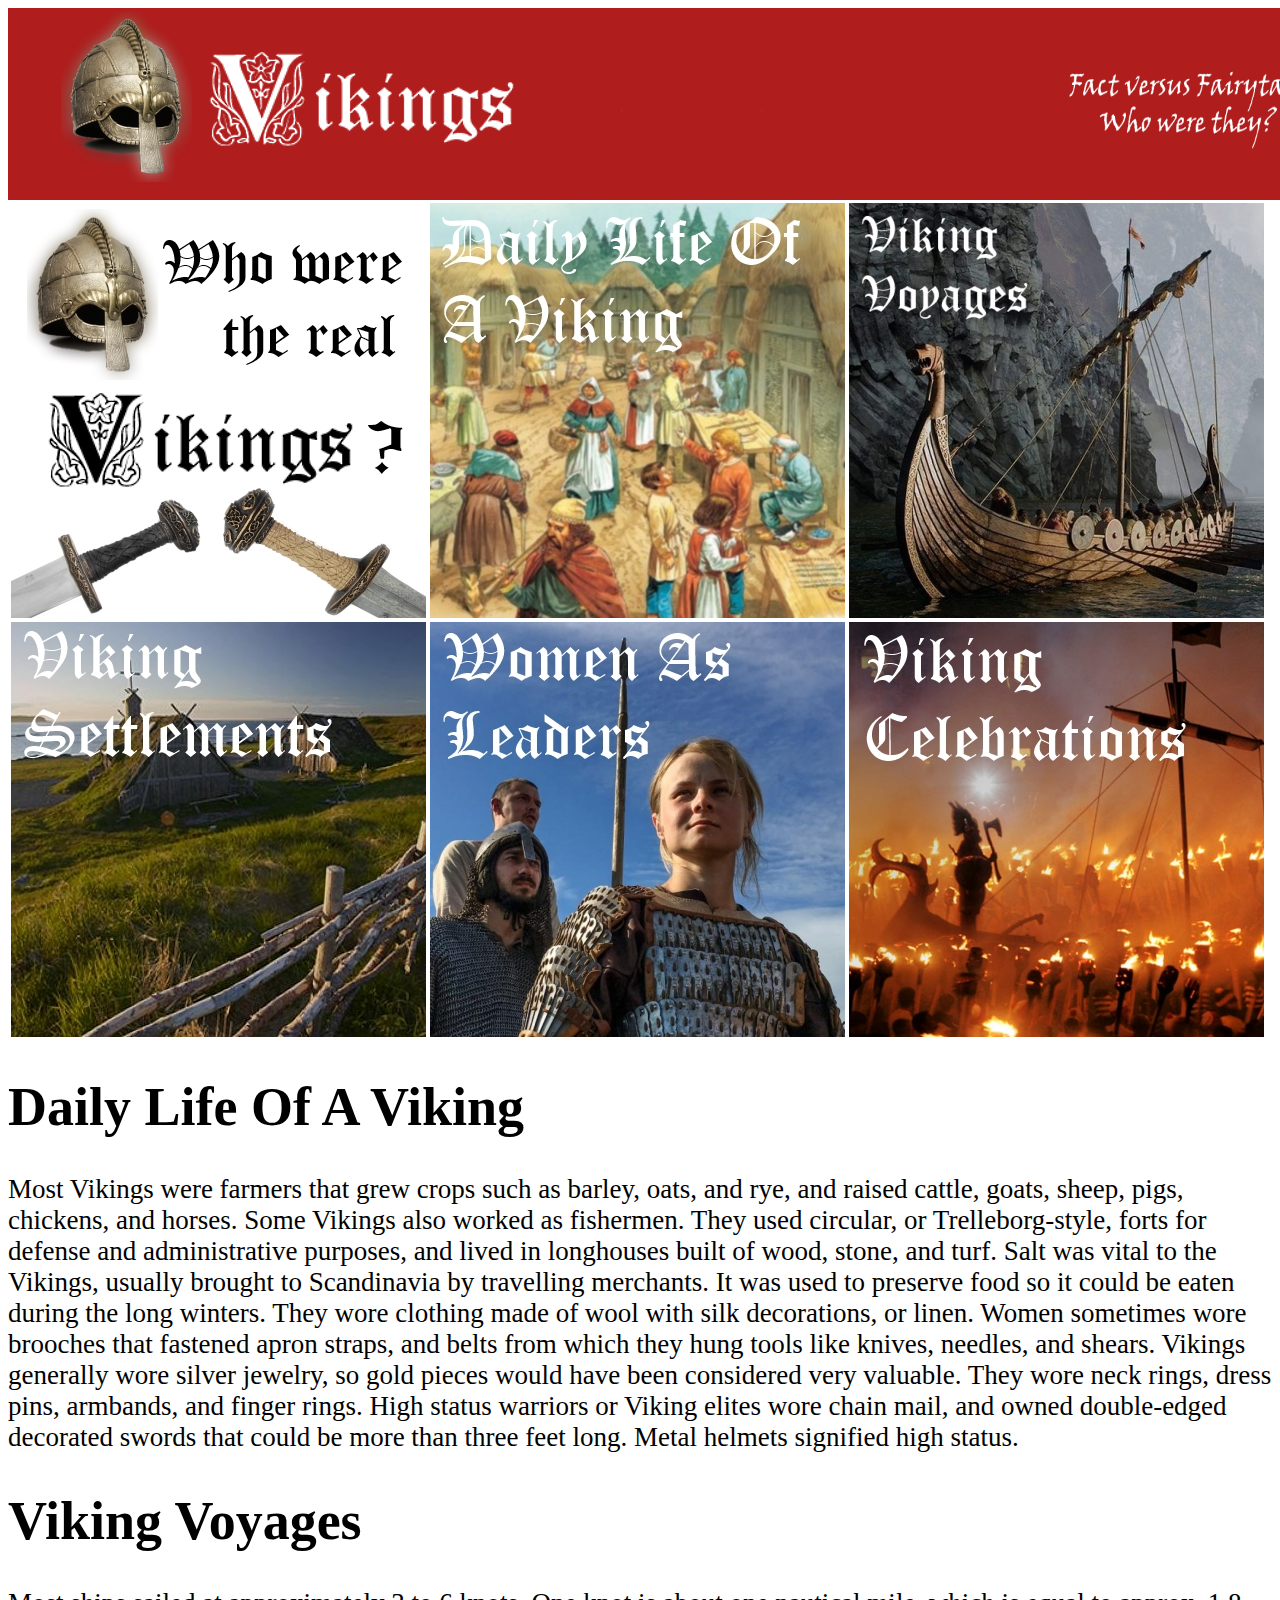
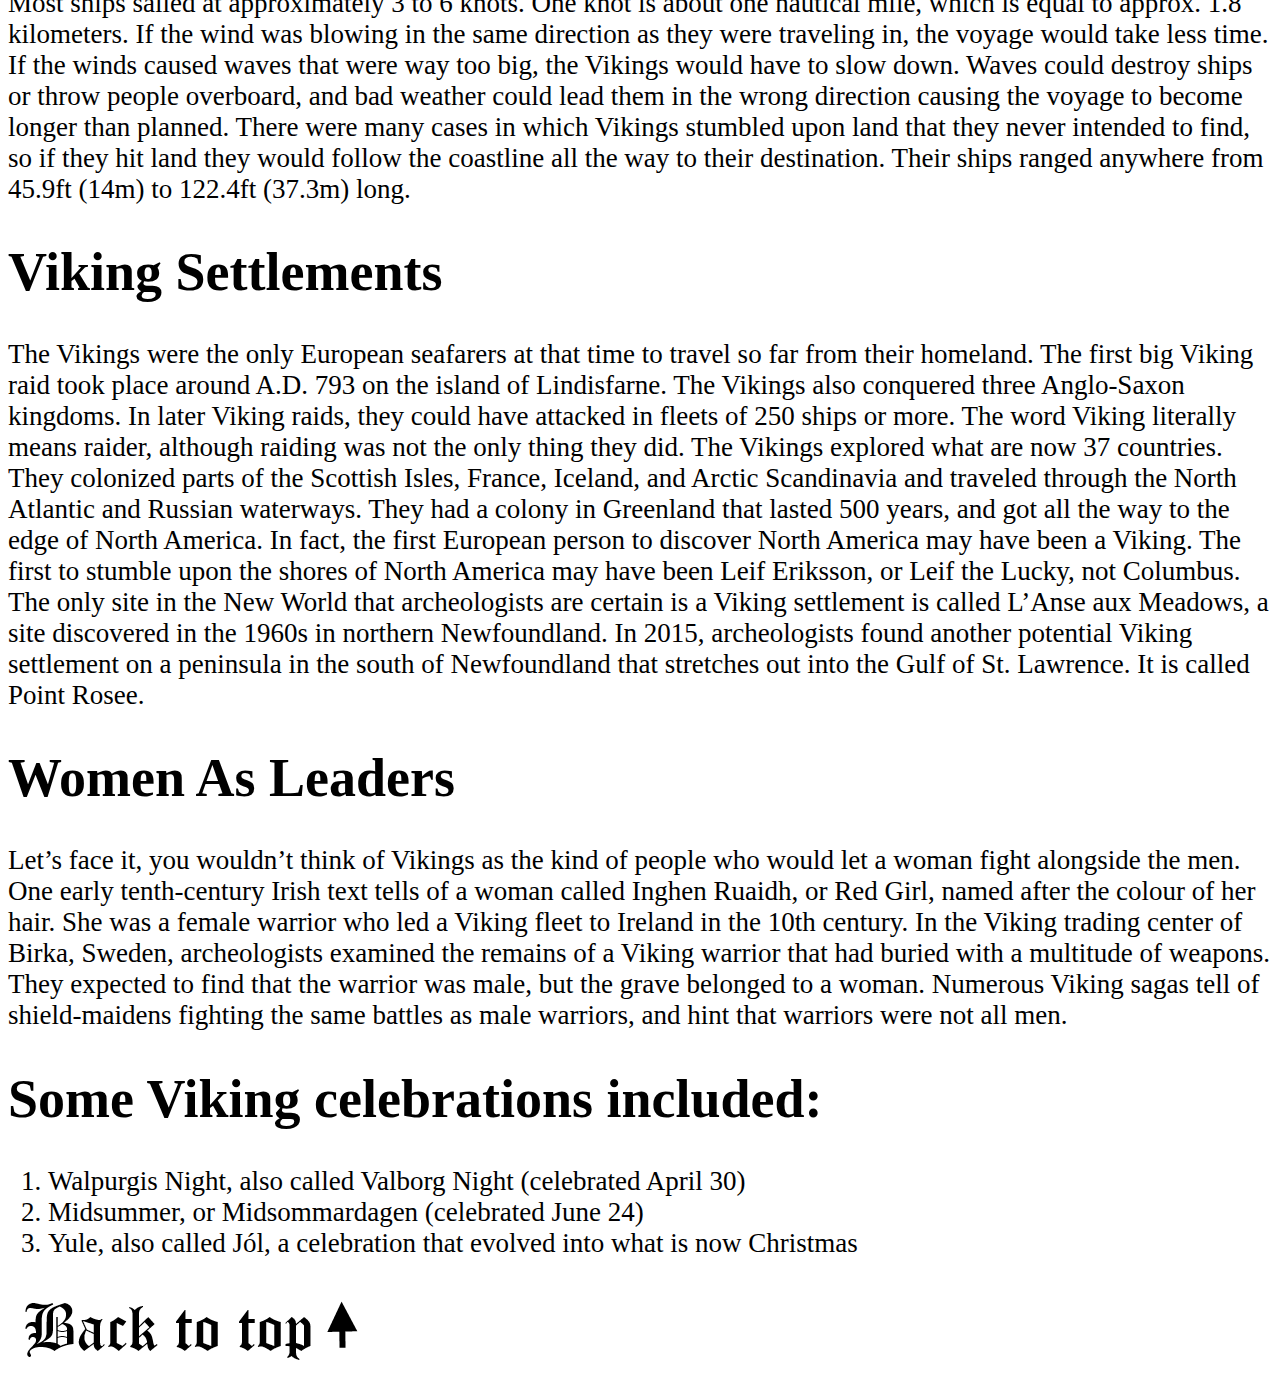
==== index.html @ e819e6d0 "Add files via upload" ====
<!doctype>

<html>
	<head>
		<title>Vikings: Fact versus Fairytale</title>
		<meta charset="UTF-8"/>
		<link rel="stylesheet" type="text/css" href="project.css"/>
		<link rel="shortcut icon" type="image/x-icon" href="favicon.png"/>
	</head>
	<body>
		<div id="header">
			<table>
				<tr>
					<td id="logo">
						<img src="header.png" alt="page logo"/>
					</td>
				</tr>
			</table>
		</div>
		<table>
			<tr>
				<td>
					<img alt="Who were the real Vikings?" src="whowerethey.jpg"/>
				</td>
				<td>
					<a href="#dailylife"><img alt="Daily Life Of A Viking" src="dailylifeofaviking.jpg"/></a>
				</td>
				<td>
					<a href="#voyages"><img alt="Viking Voyages" src="vikingvoyages.jpg"/></a>
				</td>				
			</tr>
			<tr>
				<td>
					<a href="#settlements"><img alt="Viking Settlements" src="vikingsettlements.jpg"/></a>
				</td>
				<td>
					<a href="#womenleaders"><img alt="Women As Leaders" src="womenasleaders.jpg"/></a>
				</td>
				<td>
					<a href="#celebrate"><img alt="Viking Celebrations" src="vikingcelebrations.jpg"/></a>
				</td>
			</tr>
		</table>
		<h1 id="dailylife">Daily Life Of A Viking</h1>
		<p>Most Vikings were farmers that grew crops such as barley, oats, and rye, and 
		raised cattle, goats, sheep, pigs, chickens, and horses. Some Vikings also worked 
		as fishermen. They used circular, or Trelleborg-style, forts for defense and 
		administrative purposes, and lived in longhouses built of wood, stone, and turf. 
		Salt was vital to the Vikings, usually brought to Scandinavia by travelling 
		merchants. It was used to preserve food so it could be eaten during the long 
		winters. They wore clothing made of wool with silk decorations, or linen. Women 
		sometimes wore brooches that fastened apron straps, and belts from which they 
		hung tools like knives, needles, and shears. Vikings generally wore silver 
		jewelry, so gold pieces would have been considered very valuable. They wore 
		neck rings, dress pins, armbands, and finger rings. High status warriors or 
		Viking elites wore chain mail, and owned double-edged decorated swords that 
		could be more than three feet long. Metal helmets signified high status.</p>
		
		<h1 id="voyages">Viking Voyages</h1>
		<p>Most ships sailed at approximately 3 to 6 knots. One knot is about one nautical 
		mile, which is equal to approx. 1.8 kilometers. If the wind was blowing in the 
		same direction as they were traveling in, the voyage would take less time. If 
		the winds caused waves that were way too big, the Vikings would have to slow 
		down. Waves could destroy ships or throw people overboard, and bad weather 
		could lead them in the wrong direction causing the voyage to become longer 
		than planned. There were many cases in which Vikings stumbled upon land that 
		they never intended to find, so if they hit land they would follow the coastline 
		all the way to their destination. Their ships ranged anywhere from 45.9ft (14m) 
		to 122.4ft (37.3m) long.</p>
	
		<h1 id="settlements">Viking Settlements</h1>
		<p>The Vikings were the only European seafarers at that time to travel so far 
		from their homeland. The first big Viking raid took place around A.D. 793 on 
		the island of Lindisfarne. The Vikings also conquered three Anglo-Saxon kingdoms. 
		In later Viking raids, they could have attacked in fleets of 250 ships or more. 
		The word Viking literally means raider, although raiding was not the only thing 
		they did. The Vikings explored what are now 37 countries. They colonized parts 
		of the Scottish Isles, France, Iceland, and Arctic Scandinavia and traveled 
		through the North Atlantic and Russian waterways. They had a colony in Greenland 
		that lasted 500 years, and got all the way to the edge of North America. In fact, 
		the first European person to discover North America may have been a Viking. The 
		first to stumble upon the shores of North America may have been Leif Eriksson, 
		or Leif the Lucky, not Columbus. The only site in the New World that archeologists 
		are certain is a Viking settlement is called L’Anse aux Meadows, a site discovered 
		in the 1960s in northern Newfoundland. In 2015, archeologists found another 
		potential Viking settlement on a peninsula in the south of Newfoundland 
		that stretches out into the Gulf of St. Lawrence. It is called Point Rosee.</p>
		
		<h1 id="womenleaders">Women As Leaders</h1>
		<p>Let&rsquo;s face it, you wouldn’t think of Vikings as the kind of people who would 
		let a woman fight alongside the men. One early tenth-century Irish text tells 
		of a woman called Inghen Ruaidh, or Red Girl, named after the colour of her 
		hair. She was a female warrior who led a Viking fleet to Ireland in the 10th 
		century. In the Viking trading center of Birka, Sweden, archeologists examined 
		the remains of a Viking warrior that had buried with a multitude of weapons. 
		They expected to find that the warrior was male, but the grave belonged to a 
		woman. Numerous Viking sagas tell of shield-maidens fighting the same battles 
		as male warriors, and hint that warriors were not all men.</p>
		
		<h1 id="celebrate">Some Viking celebrations included:</h1>
		<ol>
			<li>Walpurgis Night, also called Valborg Night (celebrated April 30)</li>
			<li>Midsummer, or Midsommardagen (celebrated June 24)</li>
			<li>Yule, also called J&oacute;l, a celebration that evolved into what is now Christmas</li>
		</ol>
		
		<a href="#header"><img alt="back to top" src="backtotop.png"/></a>
	</body>
</html>
---- project.css ----
﻿#header{
	font-family: "High Tower Text", "Arial Narrow", serif;
	font-weight: bolder;
	width: 99%;
	background-color: #AF1D1D;
	font-size: 17pt;
	padding-left: 50px;
}
body{
	align: center;
	font-family: "High Tower Text", "Arial Narrow", serif;
	font-size: 27px;
}
#logo{
	width: 99%;
}
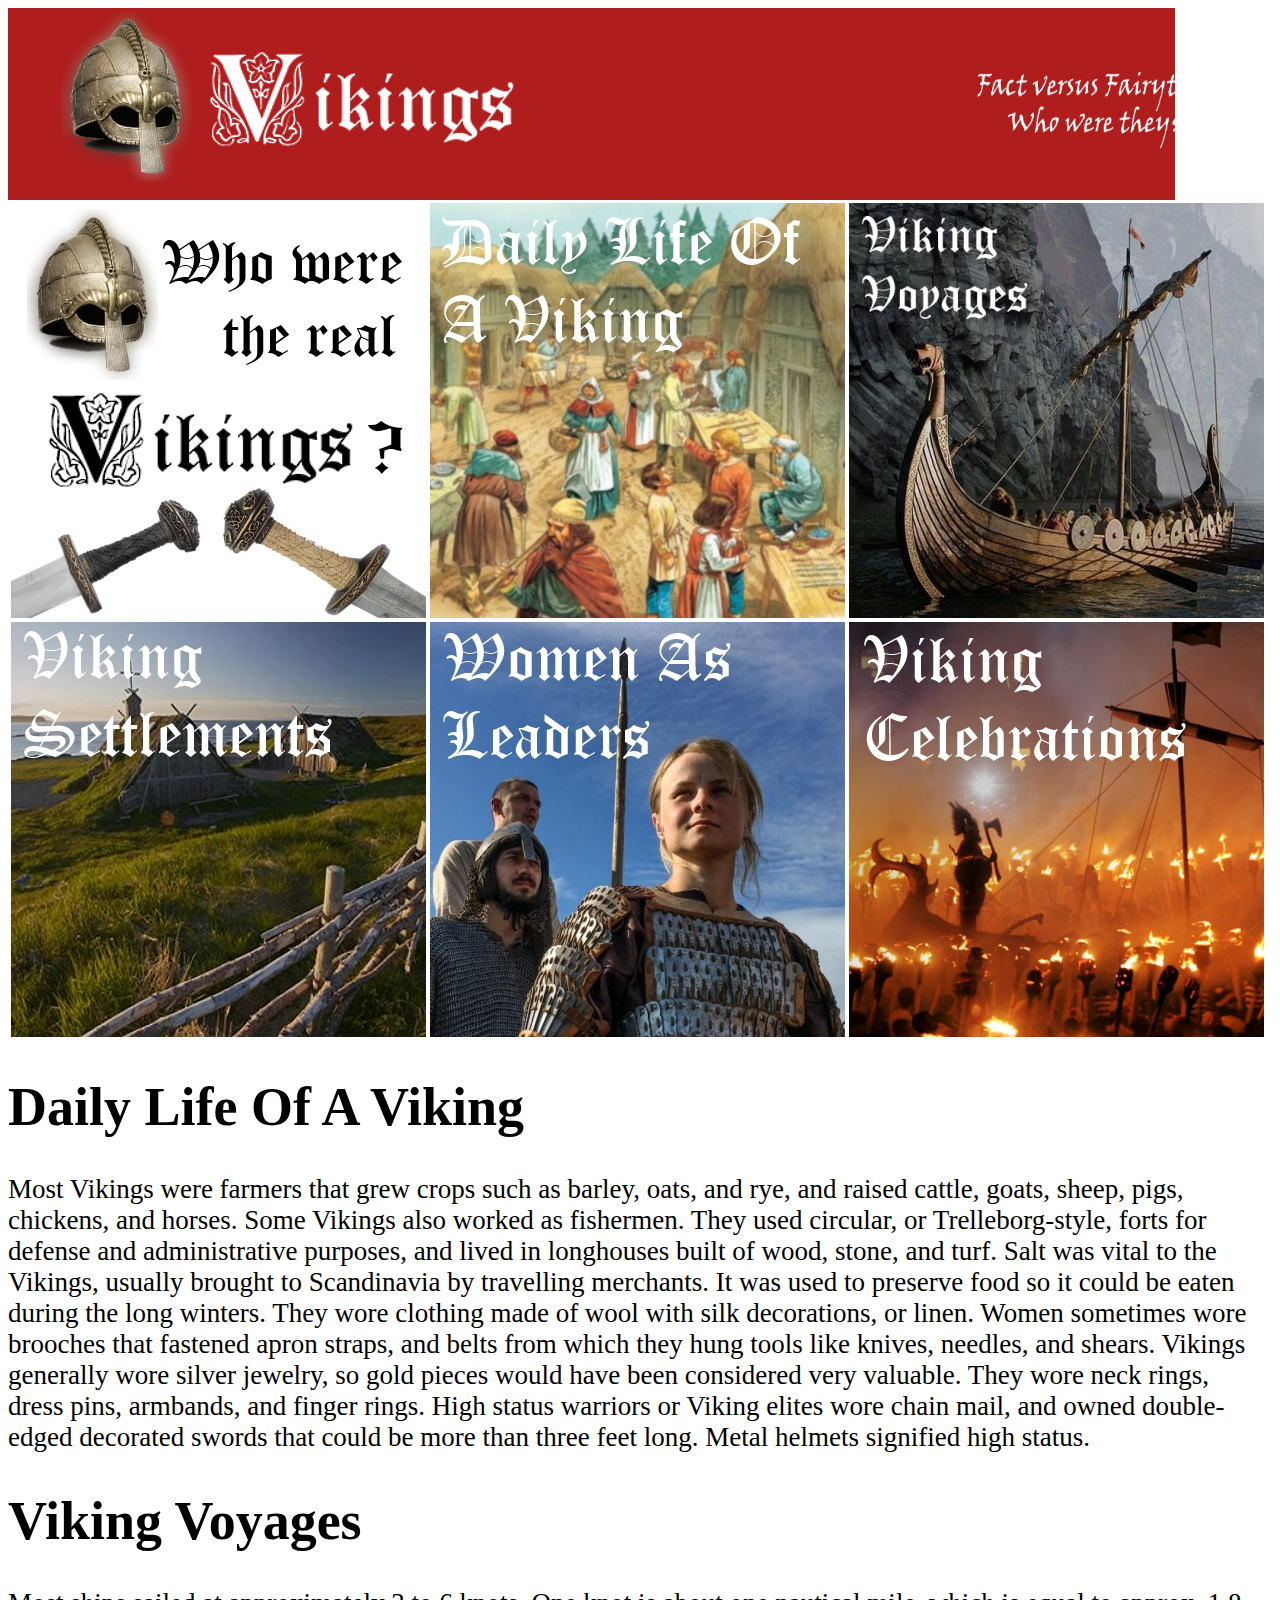
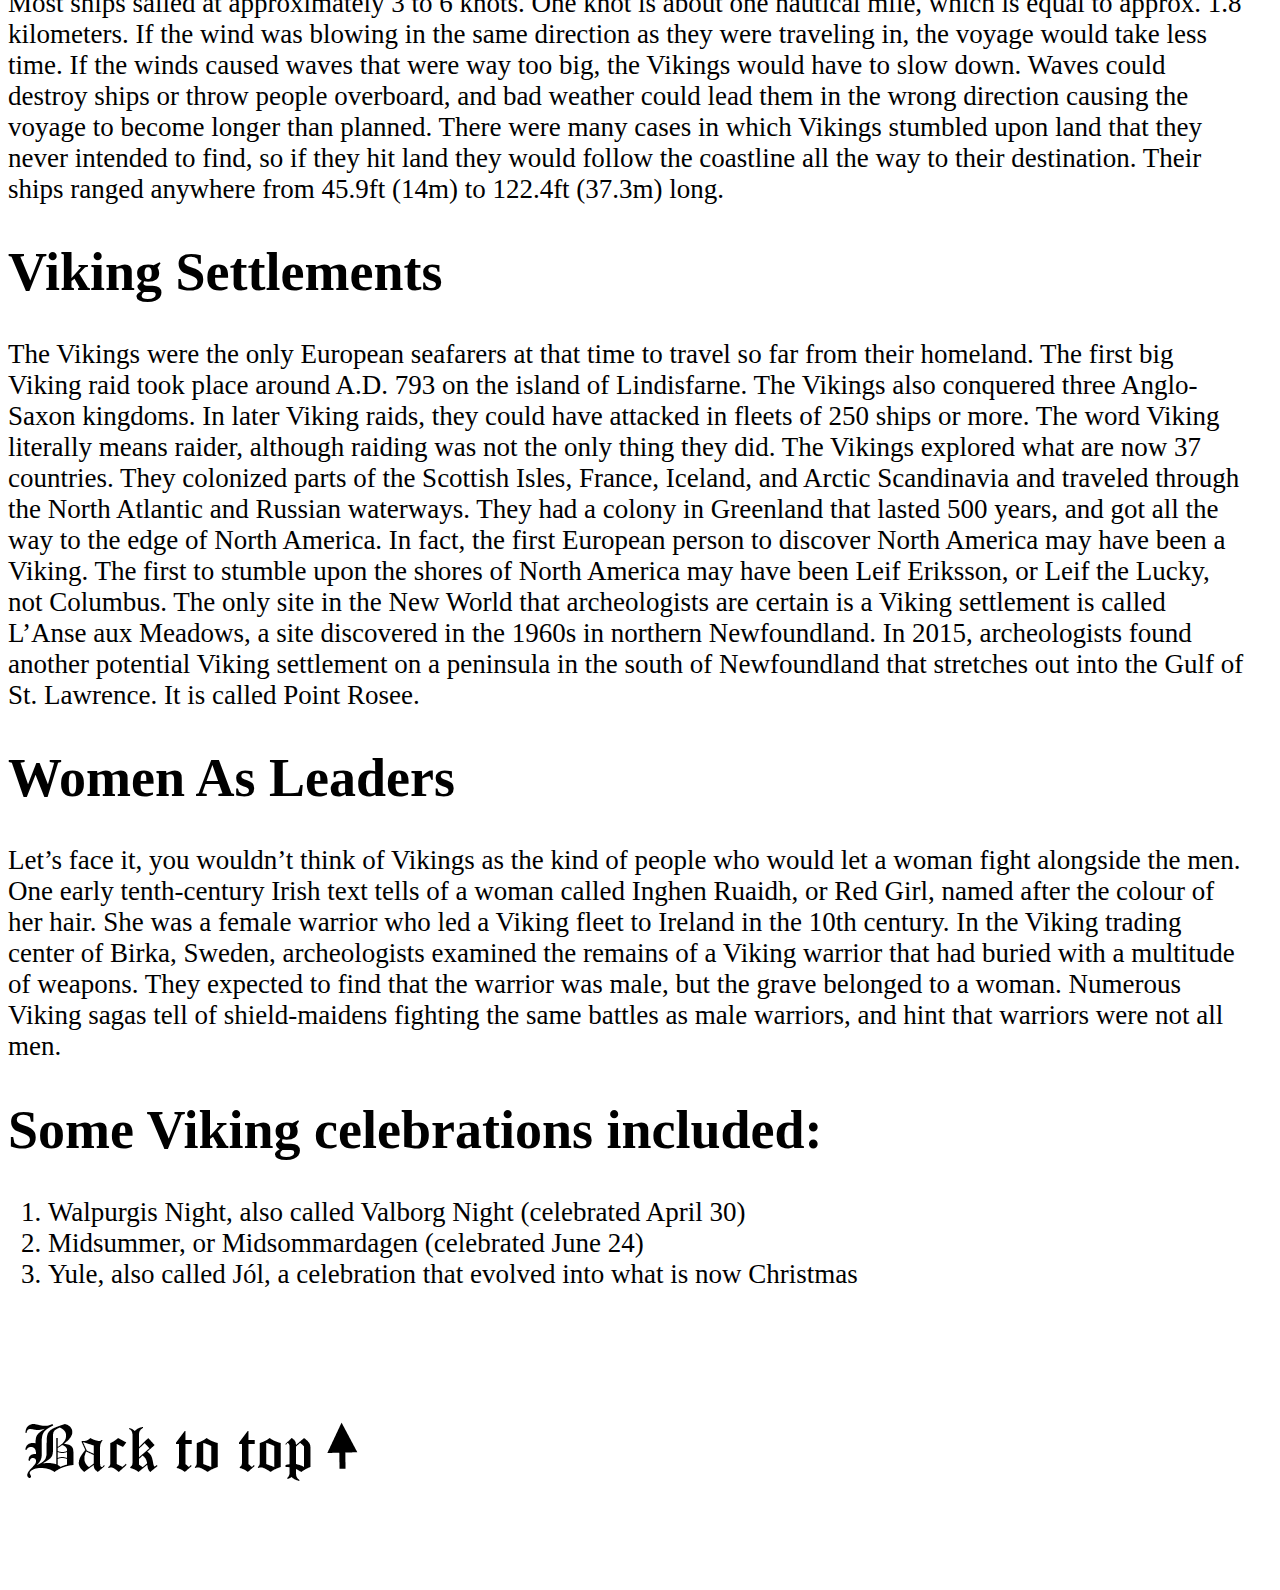
==== commit 17845481: "Add files via upload" ====
--- a/index.html
+++ b/index.html
@@ -104,6 +104,6 @@
 			<li>Yule, also called J&oacute;l, a celebration that evolved into what is now Christmas</li>
 		</ol>
 		
-		<a href="#header"><img alt="back to top" src="backtotop.png"/></a>
+		<a href="#header"><img id="jump" alt="back to top" src="backtotop.png"/></a>
 	</body>
 </html>
--- a/project.css
+++ b/project.css
@@ -1,16 +1,20 @@
-﻿#header{
+﻿html {
+	overflow-x: hidden;
+}
+#header{
 	font-family: "High Tower Text", "Arial Narrow", serif;
 	font-weight: bolder;
-	width: 99%;
+	width: 90%;
 	background-color: #AF1D1D;
 	font-size: 17pt;
 	padding-left: 50px;
 }
 body{
-	align: center;
 	font-family: "High Tower Text", "Arial Narrow", serif;
 	font-size: 27px;
+	width: 97%;
 }
-#logo{
-	width: 99%;
+#jump{
+	padding-top: 90px;
+	padding-bottom: 90px;
 }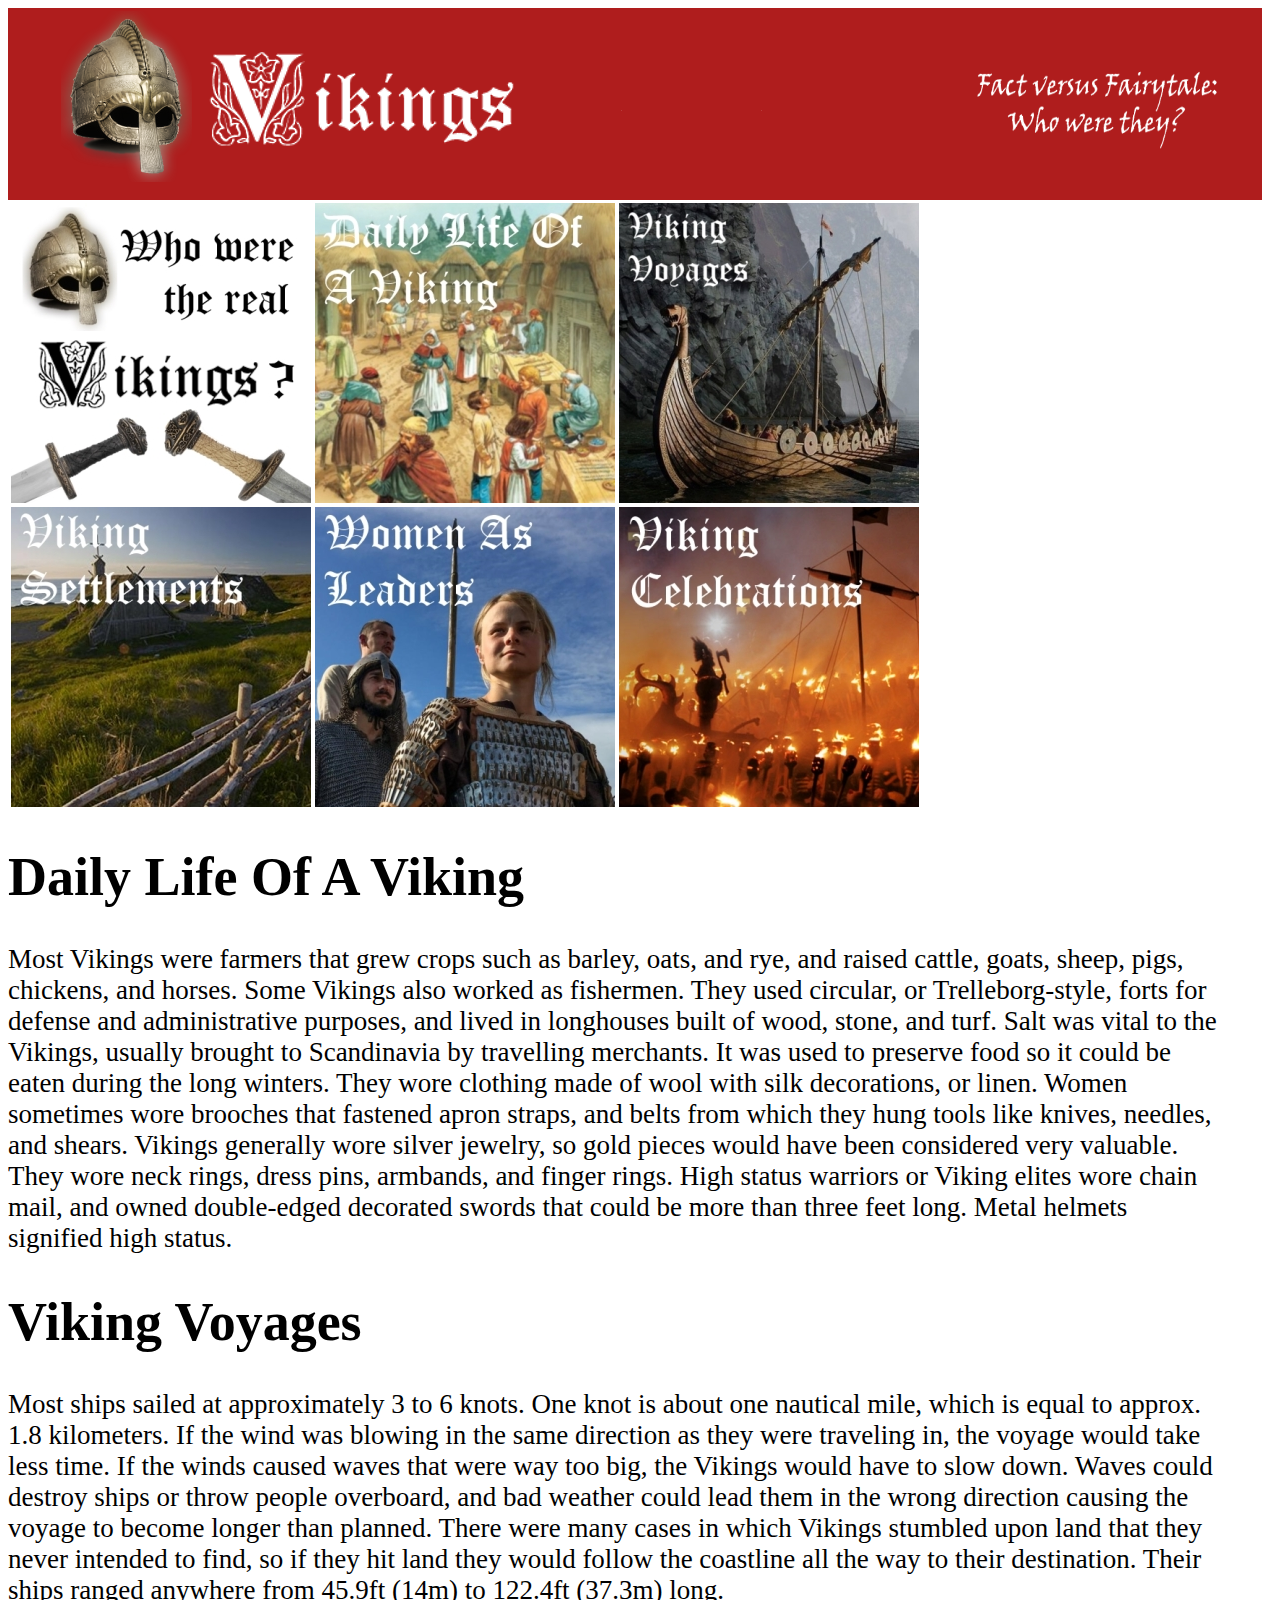
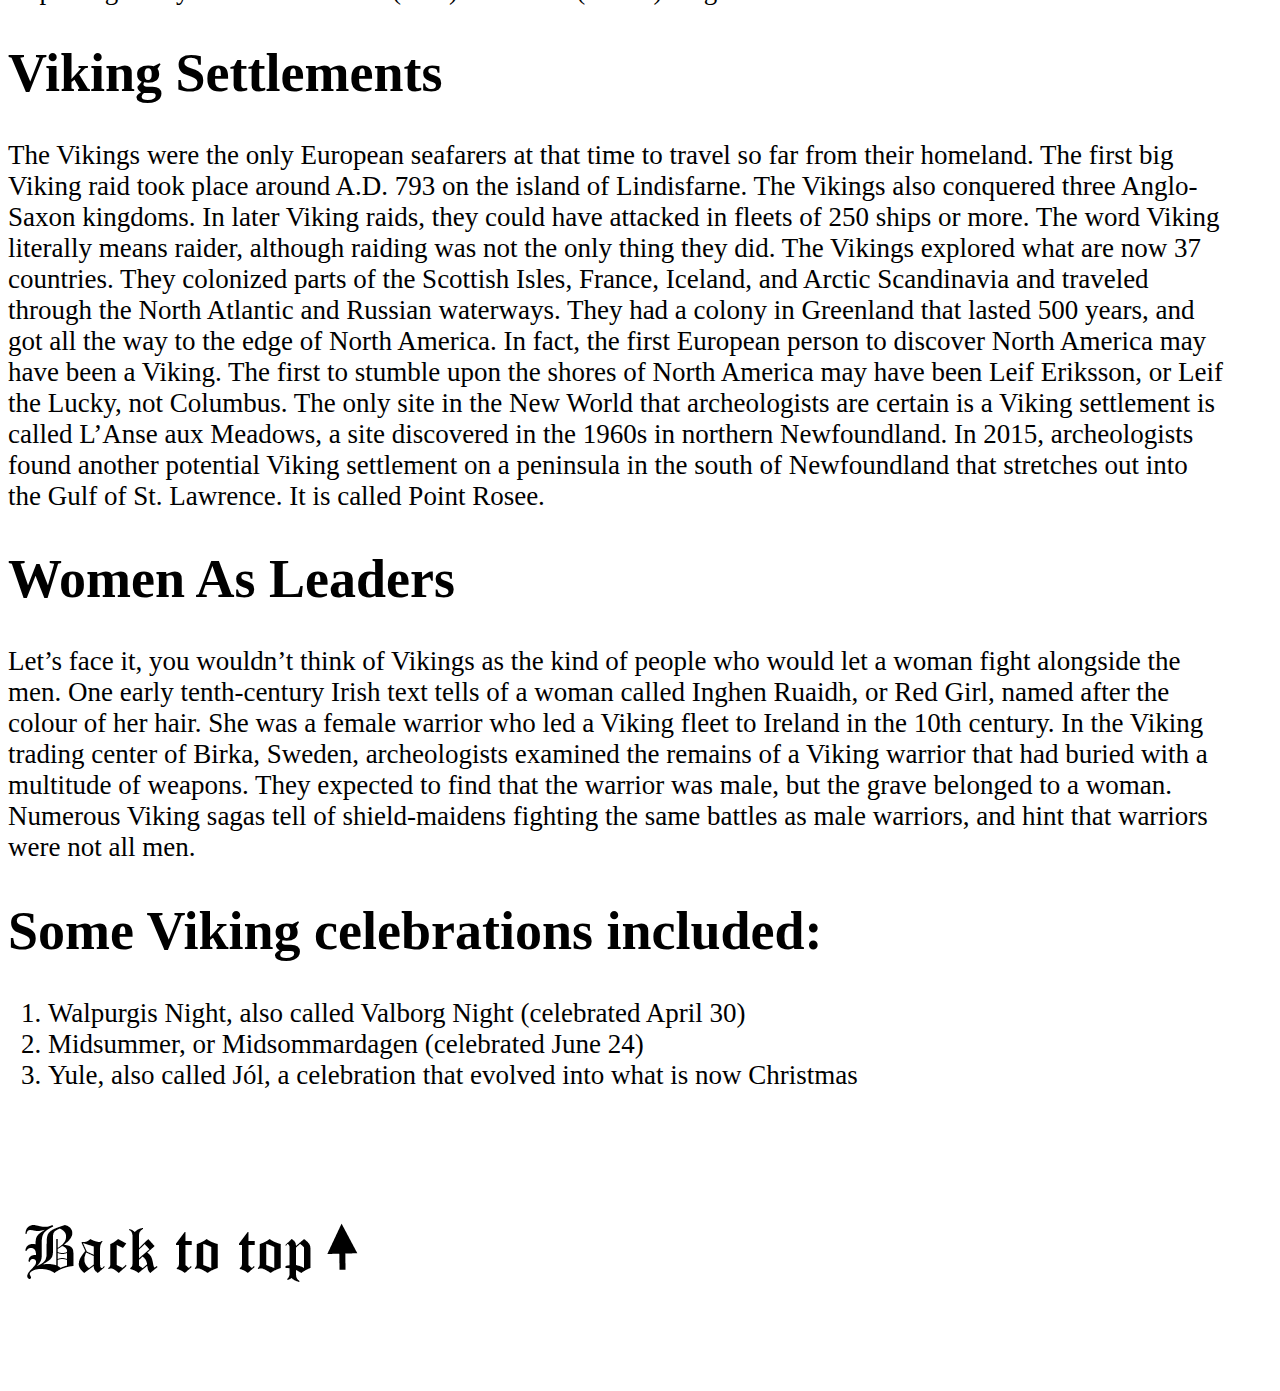
==== commit 7e004033: "Add files via upload" ====
--- a/index.html
+++ b/index.html
@@ -20,24 +20,24 @@
 		<table>
 			<tr>
 				<td>
-					<img alt="Who were the real Vikings?" src="whowerethey.jpg"/>
+					<img class="thumbnails" alt="Who were the real Vikings?" src="whowerethey.jpg"/>
 				</td>
 				<td>
-					<a href="#dailylife"><img alt="Daily Life Of A Viking" src="dailylifeofaviking.jpg"/></a>
+					<a class="thumbnails" href="#dailylife"><img alt="Daily Life Of A Viking" src="dailylifeofaviking.jpg"/></a>
 				</td>
 				<td>
-					<a href="#voyages"><img alt="Viking Voyages" src="vikingvoyages.jpg"/></a>
+					<a class="thumbnails" href="#voyages"><img alt="Viking Voyages" src="vikingvoyages.jpg"/></a>
 				</td>				
 			</tr>
 			<tr>
 				<td>
-					<a href="#settlements"><img alt="Viking Settlements" src="vikingsettlements.jpg"/></a>
+					<a class="thumbnails" href="#settlements"><img alt="Viking Settlements" src="vikingsettlements.jpg"/></a>
 				</td>
 				<td>
-					<a href="#womenleaders"><img alt="Women As Leaders" src="womenasleaders.jpg"/></a>
+					<a class="thumbnails" href="#womenleaders"><img alt="Women As Leaders" src="womenasleaders.jpg"/></a>
 				</td>
 				<td>
-					<a href="#celebrate"><img alt="Viking Celebrations" src="vikingcelebrations.jpg"/></a>
+					<a class="thumbnails" href="#celebrate"><img alt="Viking Celebrations" src="vikingcelebrations.jpg"/></a>
 				</td>
 			</tr>
 		</table>
--- a/project.css
+++ b/project.css
@@ -1,10 +1,10 @@
-﻿html {
+﻿/*html {
 	overflow-x: hidden;
-}
+}*/
 #header{
 	font-family: "High Tower Text", "Arial Narrow", serif;
 	font-weight: bolder;
-	width: 90%;
+	width: 99%;
 	background-color: #AF1D1D;
 	font-size: 17pt;
 	padding-left: 50px;
@@ -12,7 +12,7 @@
 body{
 	font-family: "High Tower Text", "Arial Narrow", serif;
 	font-size: 27px;
-	width: 97%;
+	width: 95%;
 }
 #jump{
 	padding-top: 90px;
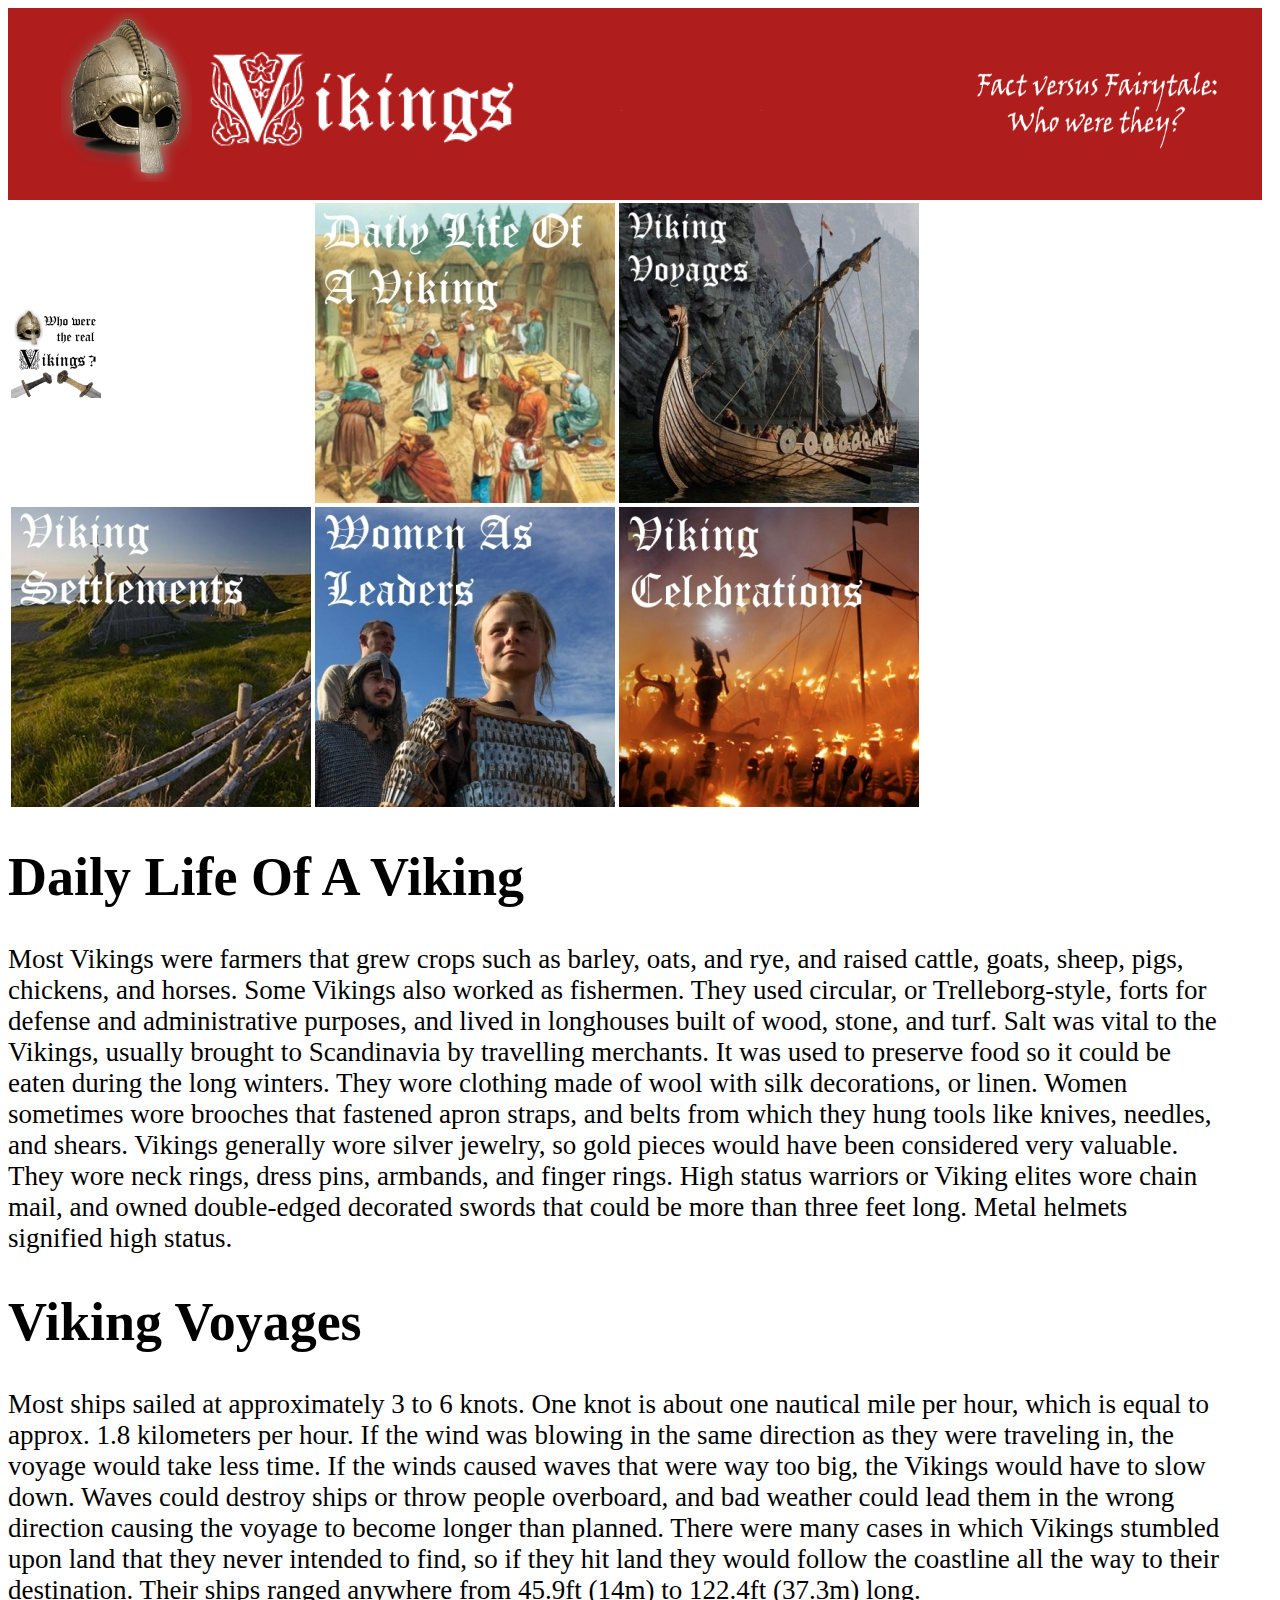
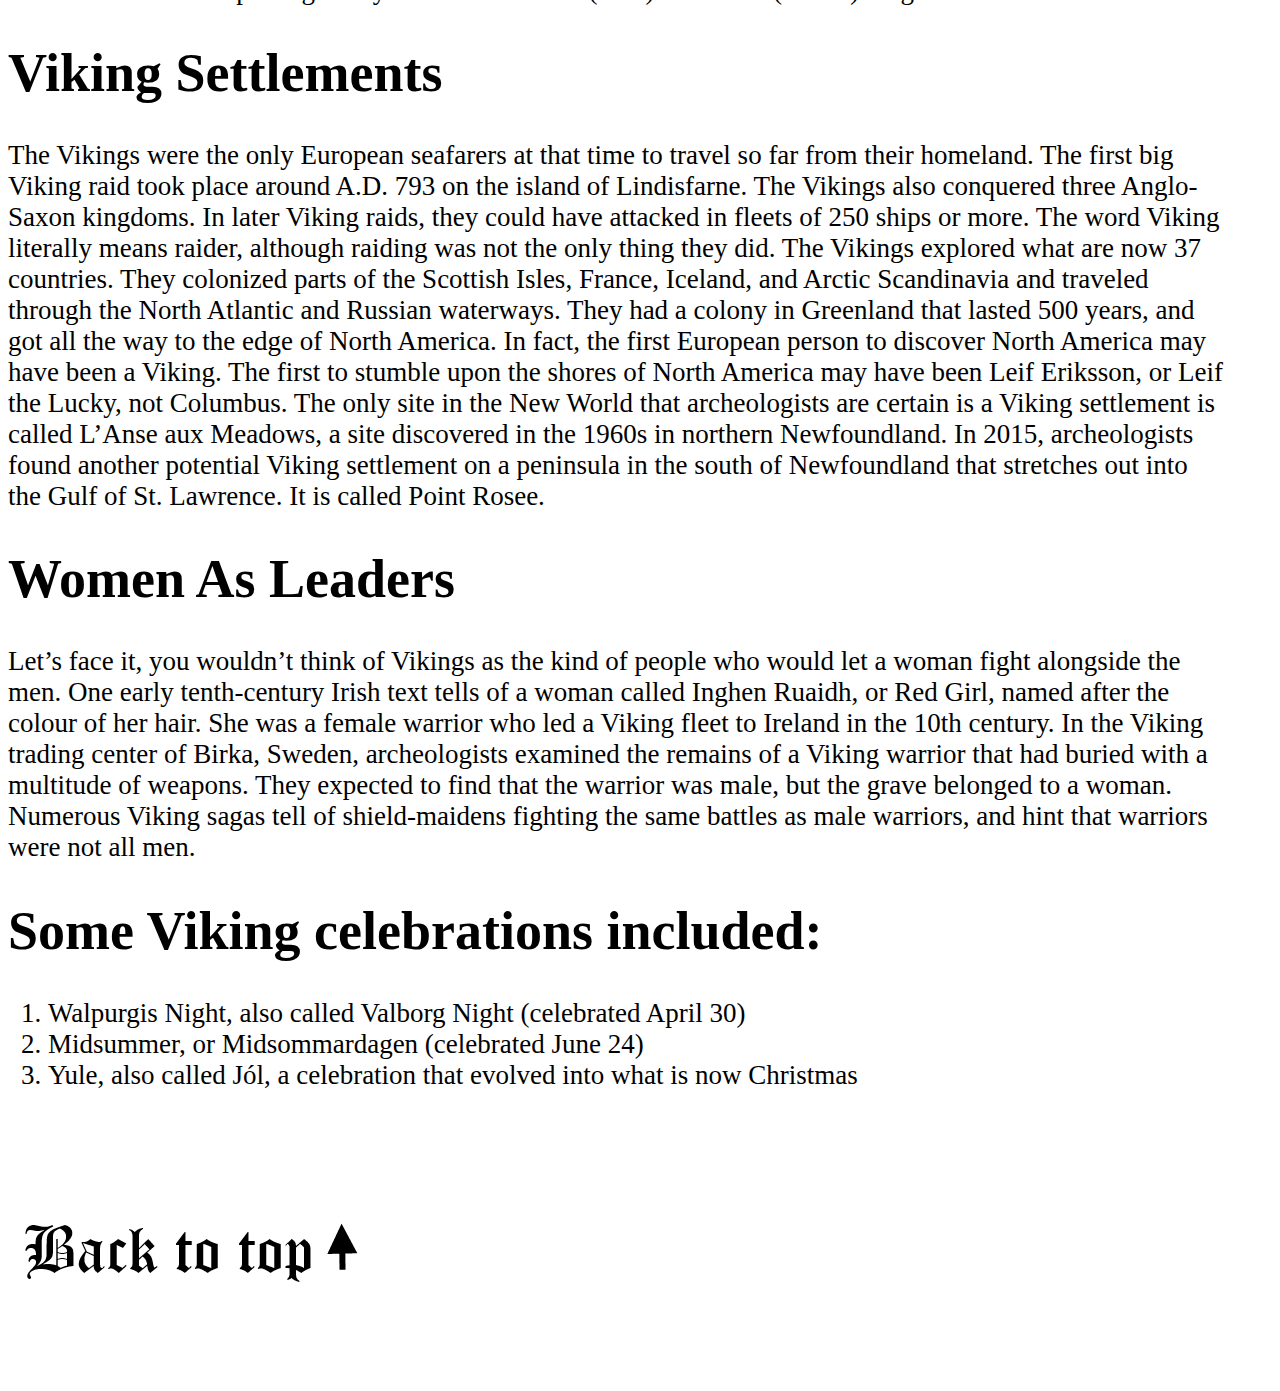
==== commit 55d9b0c6: "Update index.html" ====
--- a/index.html
+++ b/index.html
@@ -58,15 +58,15 @@
 		
 		<h1 id="voyages">Viking Voyages</h1>
 		<p>Most ships sailed at approximately 3 to 6 knots. One knot is about one nautical 
-		mile, which is equal to approx. 1.8 kilometers. If the wind was blowing in the 
-		same direction as they were traveling in, the voyage would take less time. If 
-		the winds caused waves that were way too big, the Vikings would have to slow 
-		down. Waves could destroy ships or throw people overboard, and bad weather 
-		could lead them in the wrong direction causing the voyage to become longer 
-		than planned. There were many cases in which Vikings stumbled upon land that 
-		they never intended to find, so if they hit land they would follow the coastline 
-		all the way to their destination. Their ships ranged anywhere from 45.9ft (14m) 
-		to 122.4ft (37.3m) long.</p>
+		mile per hour, which is equal to approx. 1.8 kilometers per hour. If the wind 
+		was blowing in the same direction as they were traveling in, the voyage would 
+		take less time. If the winds caused waves that were way too big, the Vikings 
+		would have to slow down. Waves could destroy ships or throw people overboard, 
+		and bad weather could lead them in the wrong direction causing the voyage to 
+		become longer than planned. There were many cases in which Vikings stumbled upon 
+		land that they never intended to find, so if they hit land they would follow the 
+		coastline all the way to their destination. Their ships ranged anywhere from 
+		45.9ft (14m) to 122.4ft (37.3m) long.</p>
 	
 		<h1 id="settlements">Viking Settlements</h1>
 		<p>The Vikings were the only European seafarers at that time to travel so far 
--- a/project.css
+++ b/project.css
@@ -1,7 +1,4 @@
-﻿/*html {
-	overflow-x: hidden;
-}*/
-#header{
+﻿#header{
 	font-family: "High Tower Text", "Arial Narrow", serif;
 	font-weight: bolder;
 	width: 99%;
@@ -17,4 +14,7 @@
 #jump{
 	padding-top: 90px;
 	padding-bottom: 90px;
+}
+.thumbnails{
+	width: 30%;
 }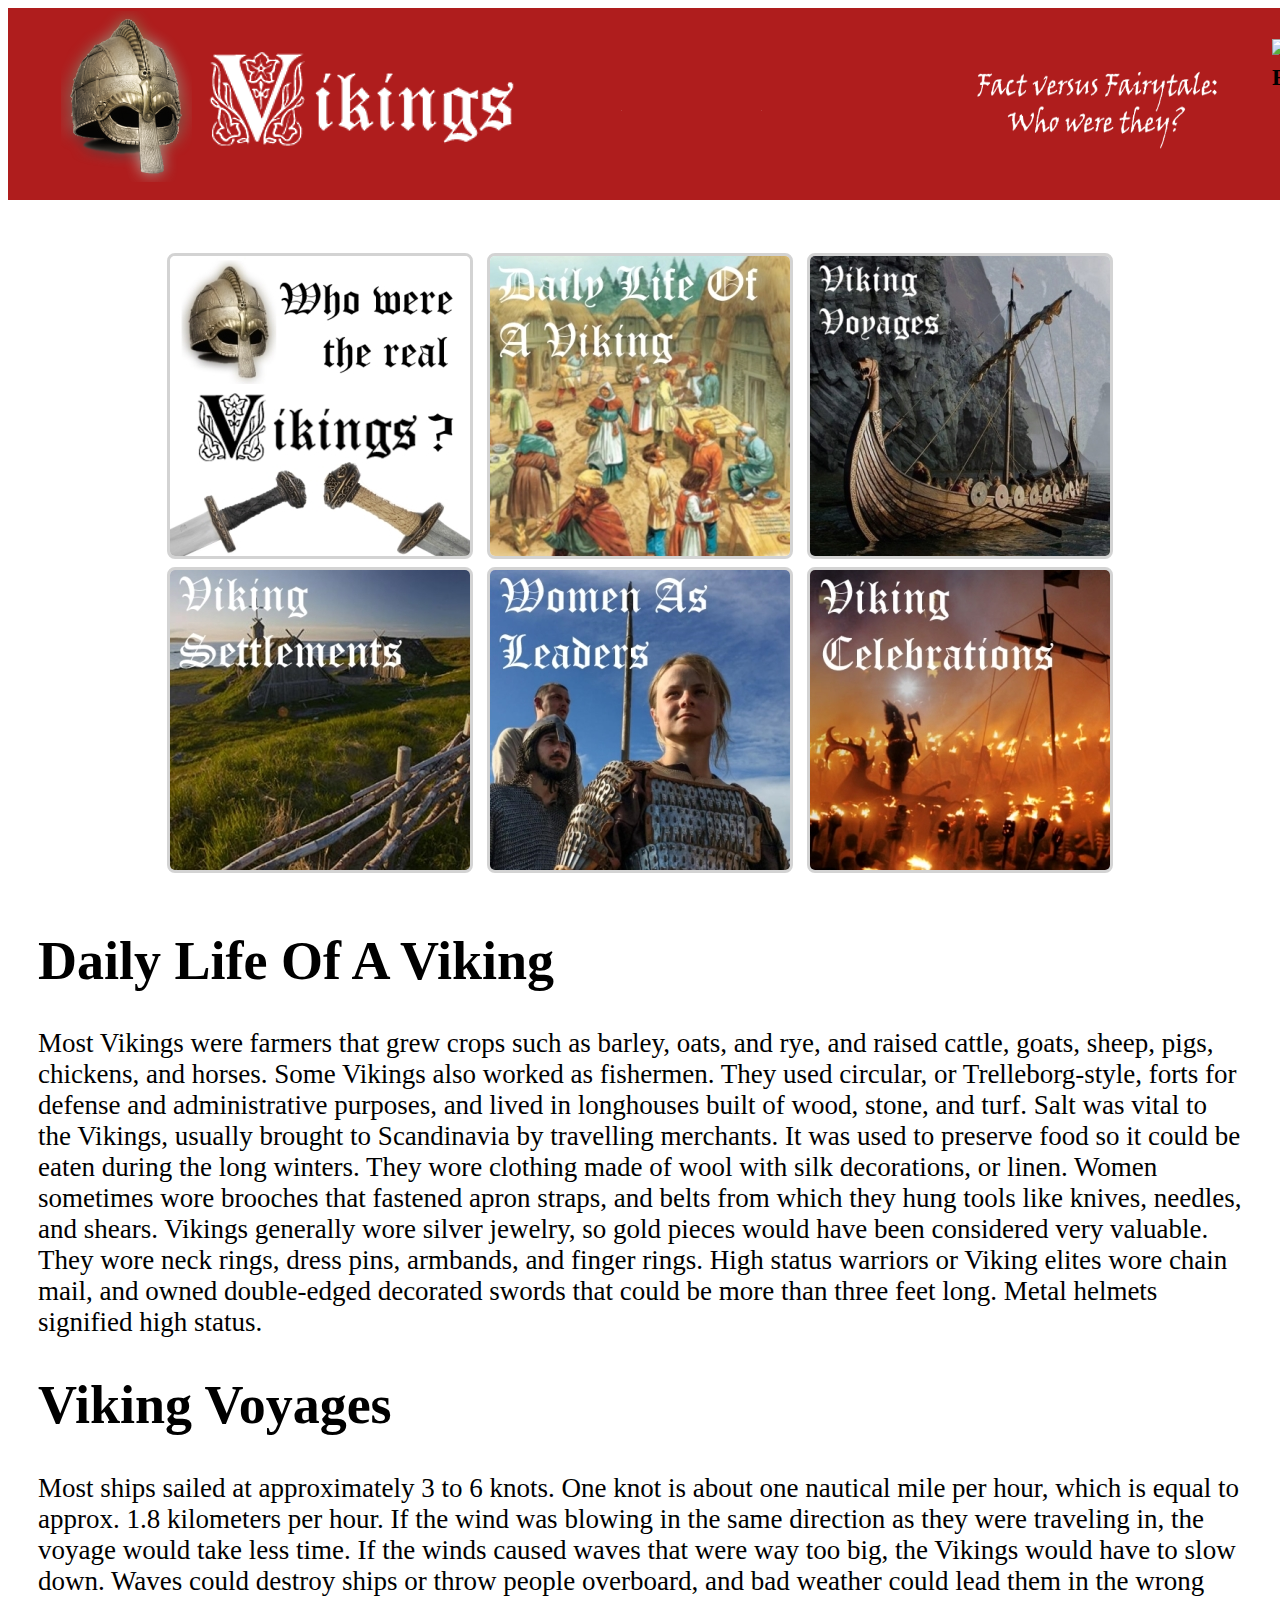
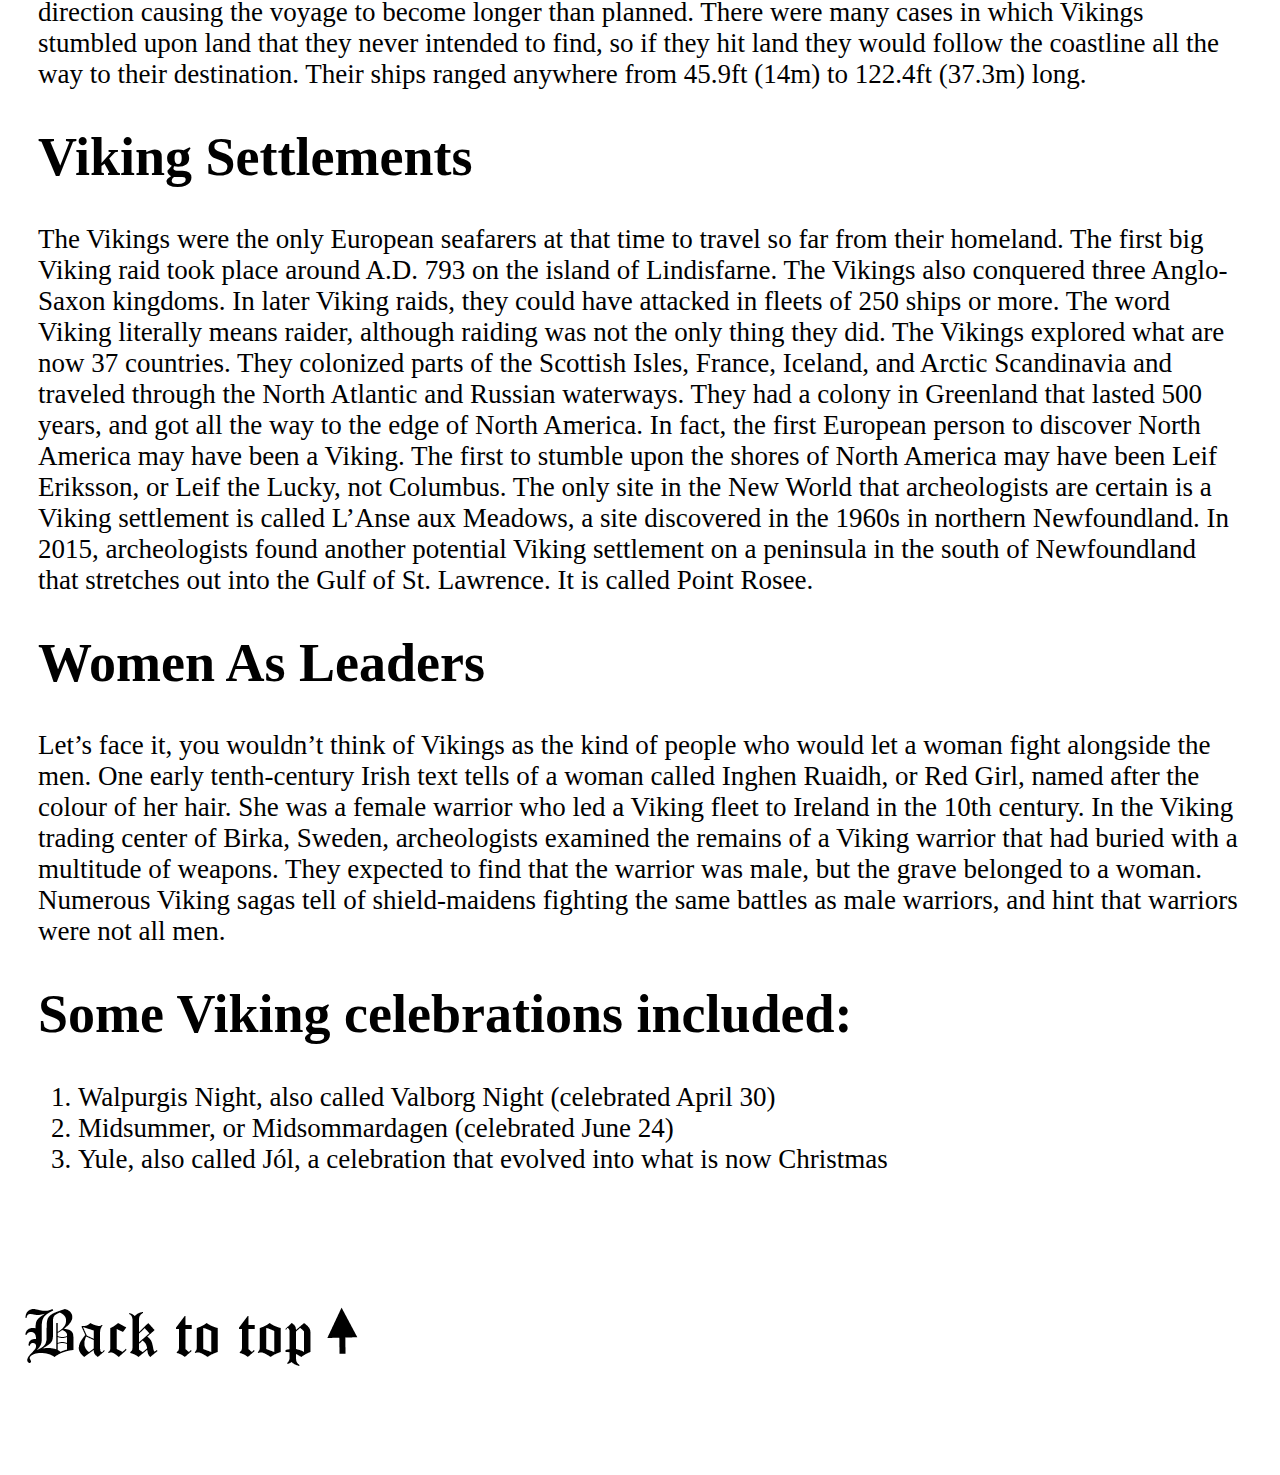
==== commit 0dd17b11: "Add files via upload" ====
--- a/index.html
+++ b/index.html
@@ -5,42 +5,42 @@
 		<title>Vikings: Fact versus Fairytale</title>
 		<meta charset="UTF-8"/>
 		<link rel="stylesheet" type="text/css" href="project.css"/>
-		<link rel="shortcut icon" type="image/x-icon" href="favicon.png"/>
+		<link rel="shortcut icon" type="image/x-icon" href="vikingimages/favicon.png"/>
 	</head>
 	<body>
-		<div id="header">
-			<table>
-				<tr>
-					<td id="logo">
-						<img src="header.png" alt="page logo"/>
-					</td>
-				</tr>
-			</table>
-		</div>
-		<table>
+		<table id="header">
+			<tr>
+				<td align="left"><img src="vikingimages/header.png" alt="page logo"/></td>
+				<td align="right"><img src="vikingimages/headerright.png" alt="Fact vs. Fairytale: Who were they?"/></td>
+			</tr>		
+		</table>
+		<div class="spacer"></div>
+		<table id="imagemenu">
 			<tr>
 				<td>
-					<img class="thumbnails" alt="Who were the real Vikings?" src="whowerethey.jpg"/>
+					<a class="thumbnails disabledimage" href="#"><img alt="Who were the real Vikings?" src="vikingimages/whowerethey.jpg"/></a>
 				</td>
 				<td>
-					<a class="thumbnails" href="#dailylife"><img alt="Daily Life Of A Viking" src="dailylifeofaviking.jpg"/></a>
+					<a class="thumbnails enabledimage" href="#dailylife"><img alt="Daily Life Of A Viking" src="vikingimages/dailylifeofaviking.jpg"/></a>
 				</td>
 				<td>
-					<a class="thumbnails" href="#voyages"><img alt="Viking Voyages" src="vikingvoyages.jpg"/></a>
+					<a class="thumbnails enabledimage" href="#voyages"><img alt="Viking Voyages" src="vikingimages/vikingvoyages.jpg"/></a>
 				</td>				
 			</tr>
 			<tr>
 				<td>
-					<a class="thumbnails" href="#settlements"><img alt="Viking Settlements" src="vikingsettlements.jpg"/></a>
+					<a class="thumbnails enabledimage" href="#settlements"><img alt="Viking Settlements" src="vikingimages/vikingsettlements.jpg"/></a>
 				</td>
 				<td>
-					<a class="thumbnails" href="#womenleaders"><img alt="Women As Leaders" src="womenasleaders.jpg"/></a>
+					<a class="thumbnails enabledimage" href="#womenleaders"><img alt="Women As Leaders" src="vikingimages/womenasleaders.jpg"/></a>
 				</td>
 				<td>
-					<a class="thumbnails" href="#celebrate"><img alt="Viking Celebrations" src="vikingcelebrations.jpg"/></a>
+					<a class="thumbnails enabledimage" href="#celebrate"><img alt="Viking Celebrations" src="vikingimages/vikingcelebrations.jpg"/></a>
 				</td>
 			</tr>
 		</table>
+		<div class="spacer"></div>
+		<div id="content">
 		<h1 id="dailylife">Daily Life Of A Viking</h1>
 		<p>Most Vikings were farmers that grew crops such as barley, oats, and rye, and 
 		raised cattle, goats, sheep, pigs, chickens, and horses. Some Vikings also worked 
@@ -58,15 +58,15 @@
 		
 		<h1 id="voyages">Viking Voyages</h1>
 		<p>Most ships sailed at approximately 3 to 6 knots. One knot is about one nautical 
-		mile per hour, which is equal to approx. 1.8 kilometers per hour. If the wind 
-		was blowing in the same direction as they were traveling in, the voyage would 
-		take less time. If the winds caused waves that were way too big, the Vikings 
-		would have to slow down. Waves could destroy ships or throw people overboard, 
-		and bad weather could lead them in the wrong direction causing the voyage to 
-		become longer than planned. There were many cases in which Vikings stumbled upon 
-		land that they never intended to find, so if they hit land they would follow the 
-		coastline all the way to their destination. Their ships ranged anywhere from 
-		45.9ft (14m) to 122.4ft (37.3m) long.</p>
+		mile per hour, which is equal to approx. 1.8 kilometers per hour. If the wind was blowing in the 
+		same direction as they were traveling in, the voyage would take less time. If 
+		the winds caused waves that were way too big, the Vikings would have to slow 
+		down. Waves could destroy ships or throw people overboard, and bad weather 
+		could lead them in the wrong direction causing the voyage to become longer 
+		than planned. There were many cases in which Vikings stumbled upon land that 
+		they never intended to find, so if they hit land they would follow the coastline 
+		all the way to their destination. Their ships ranged anywhere from 45.9ft (14m) 
+		to 122.4ft (37.3m) long.</p>
 	
 		<h1 id="settlements">Viking Settlements</h1>
 		<p>The Vikings were the only European seafarers at that time to travel so far 
@@ -103,7 +103,8 @@
 			<li>Midsummer, or Midsommardagen (celebrated June 24)</li>
 			<li>Yule, also called J&oacute;l, a celebration that evolved into what is now Christmas</li>
 		</ol>
+		</div>
 		
-		<a href="#header"><img id="jump" alt="back to top" src="backtotop.png"/></a>
+		<a href="#header"><img id="jump" alt="back to top" src="vikingimages/backtotop.png"/></a>
 	</body>
 </html>
--- a/project.css
+++ b/project.css
@@ -9,12 +9,40 @@
 body{
 	font-family: "High Tower Text", "Arial Narrow", serif;
 	font-size: 27px;
-	width: 95%;
 }
 #jump{
 	padding-top: 90px;
 	padding-bottom: 90px;
 }
+#imagemenu{
+	margin-top: 50px;
+	margin-bottom: 50px;
+	margin: auto;
+}
+.spacer{
+	margin-top: 50px;
+}
+#imagemenu td{
+	text-align: center;
+}
 .thumbnails{
 	width: 30%;
+	padding: 5px;
+}
+.thumbnails img{
+	border: 3px #D3D3D3 solid;
+	border-radius: 8px;
+}
+.thumbnails.disabledimage{
+	cursor: default;
+}
+.thumbnails.enabledimage{
+	cursor: pointer;
+}
+.thumbnails.enabledimage img:hover{
+	border: 3px #D53F27 solid;
+}
+#content{
+	padding-left: 30px;
+	padding-right: 30px;
 }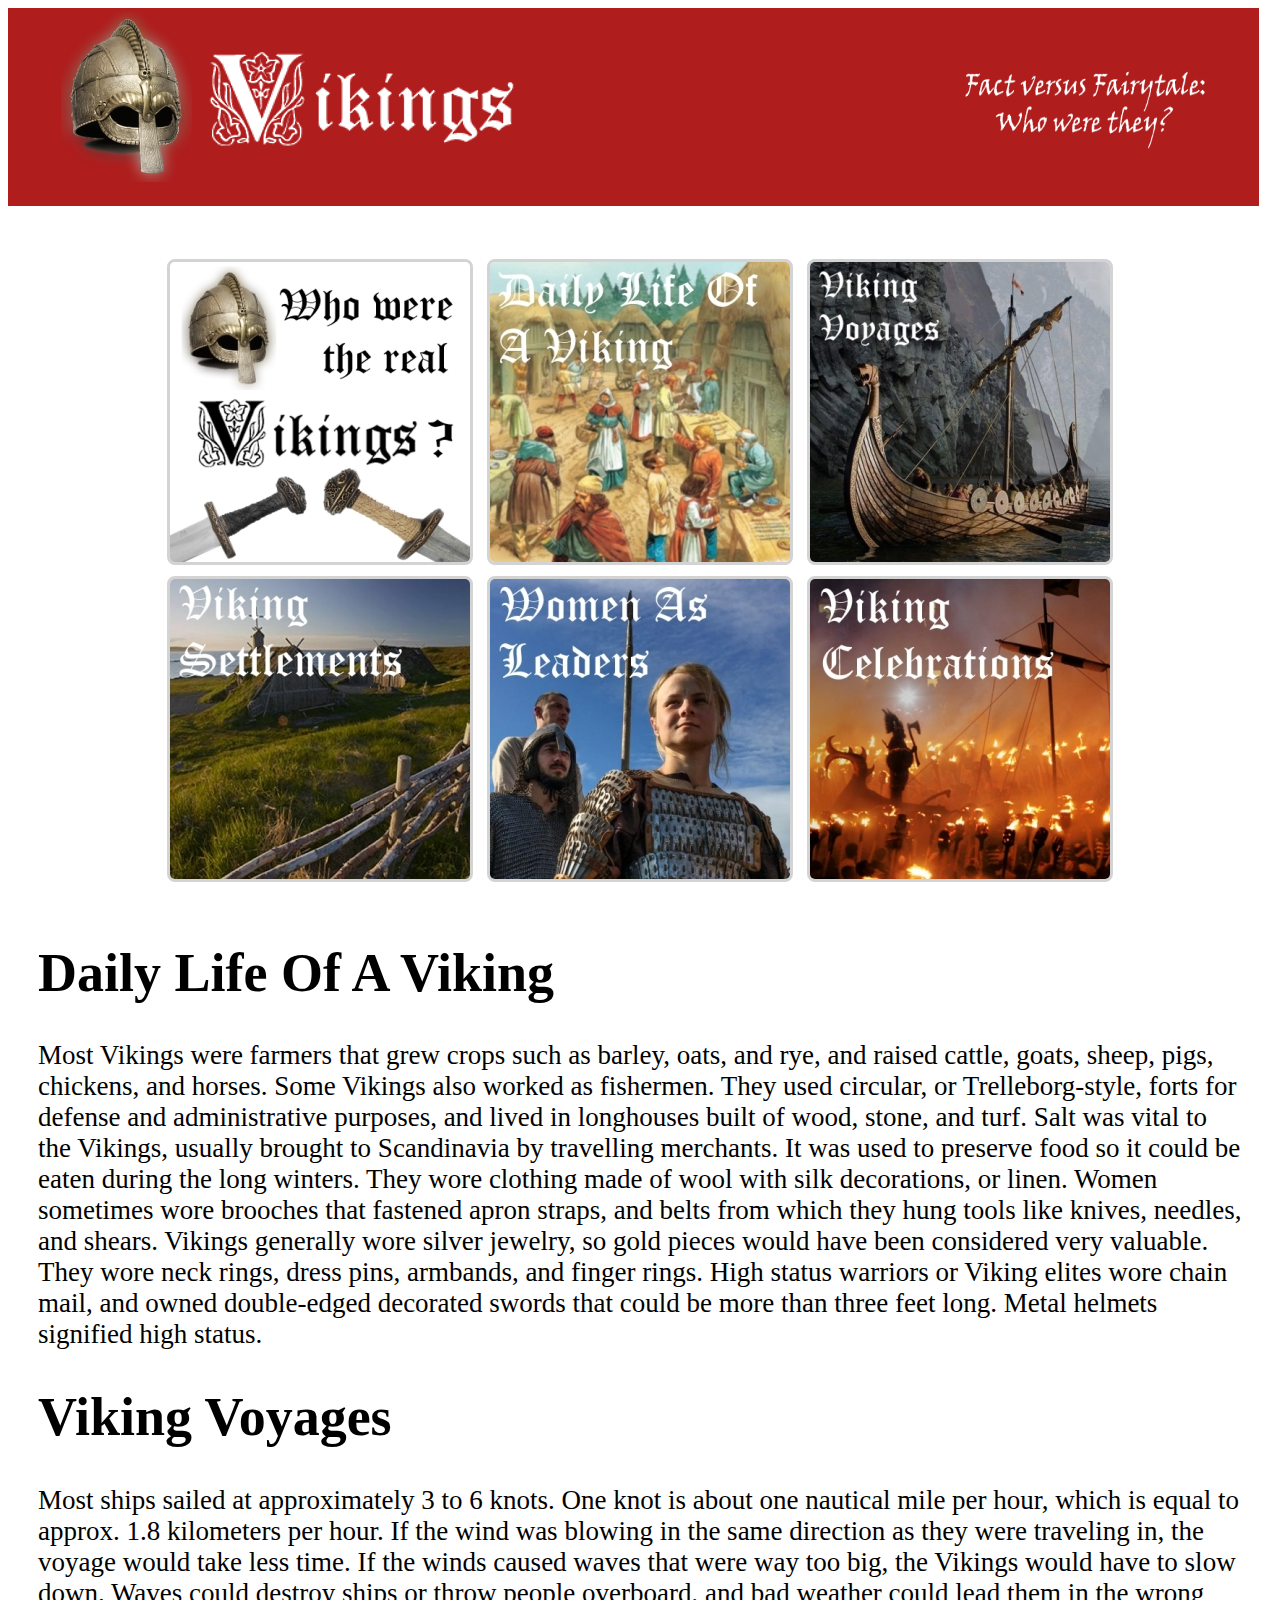
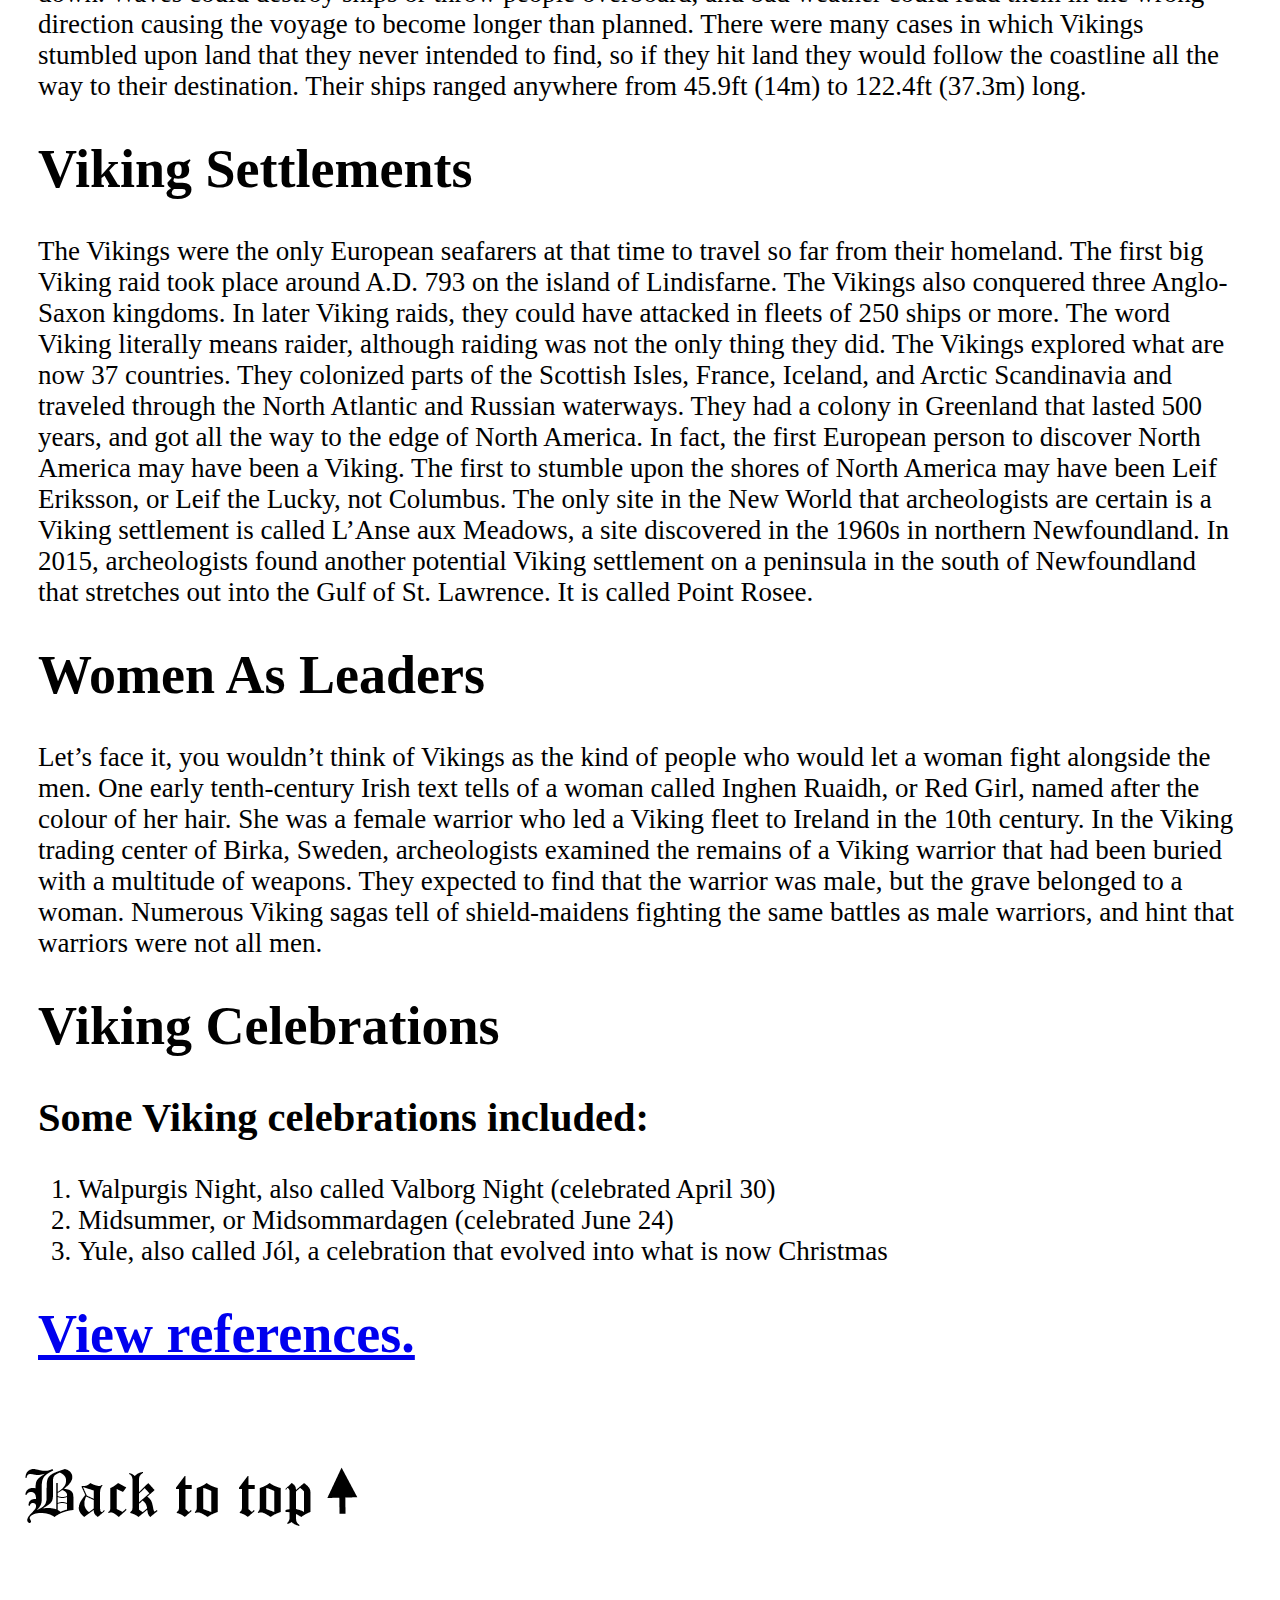
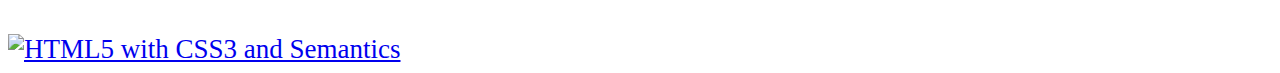
==== commit b5e37414: "Add files via upload" ====
--- a/index.html
+++ b/index.html
@@ -1,4 +1,4 @@
-<!doctype>
+<!doctype html>
 
 <html>
 	<head>
@@ -10,11 +10,13 @@
 	<body>
 		<table id="header">
 			<tr>
-				<td align="left"><img src="vikingimages/header.png" alt="page logo"/></td>
-				<td align="right"><img src="vikingimages/headerright.png" alt="Fact vs. Fairytale: Who were they?"/></td>
+				<td><img src="vikingimages/header.png" alt="page logo"/></td>
+				<td id="headerright"><img src="vikingimages/headerright.png" alt="Fact vs. Fairytale: Who were they?"/></td>
 			</tr>		
 		</table>
+		
 		<div class="spacer"></div>
+		
 		<table id="imagemenu">
 			<tr>
 				<td>
@@ -39,72 +41,82 @@
 				</td>
 			</tr>
 		</table>
+		
 		<div class="spacer"></div>
+		
 		<div id="content">
-		<h1 id="dailylife">Daily Life Of A Viking</h1>
-		<p>Most Vikings were farmers that grew crops such as barley, oats, and rye, and 
-		raised cattle, goats, sheep, pigs, chickens, and horses. Some Vikings also worked 
-		as fishermen. They used circular, or Trelleborg-style, forts for defense and 
-		administrative purposes, and lived in longhouses built of wood, stone, and turf. 
-		Salt was vital to the Vikings, usually brought to Scandinavia by travelling 
-		merchants. It was used to preserve food so it could be eaten during the long 
-		winters. They wore clothing made of wool with silk decorations, or linen. Women 
-		sometimes wore brooches that fastened apron straps, and belts from which they 
-		hung tools like knives, needles, and shears. Vikings generally wore silver 
-		jewelry, so gold pieces would have been considered very valuable. They wore 
-		neck rings, dress pins, armbands, and finger rings. High status warriors or 
-		Viking elites wore chain mail, and owned double-edged decorated swords that 
-		could be more than three feet long. Metal helmets signified high status.</p>
+			<h1 id="dailylife">Daily Life Of A Viking</h1>
+			<p>Most Vikings were farmers that grew crops such as barley, oats, and rye, and 
+			raised cattle, goats, sheep, pigs, chickens, and horses. Some Vikings also worked 
+			as fishermen. They used circular, or Trelleborg-style, forts for defense and 
+			administrative purposes, and lived in longhouses built of wood, stone, and turf. 
+			Salt was vital to the Vikings, usually brought to Scandinavia by travelling 
+			merchants. It was used to preserve food so it could be eaten during the long 
+			winters. They wore clothing made of wool with silk decorations, or linen. Women 
+			sometimes wore brooches that fastened apron straps, and belts from which they 
+			hung tools like knives, needles, and shears. Vikings generally wore silver 
+			jewelry, so gold pieces would have been considered very valuable. They wore 
+			neck rings, dress pins, armbands, and finger rings. High status warriors or 
+			Viking elites wore chain mail, and owned double-edged decorated swords that 
+			could be more than three feet long. Metal helmets signified high status.</p>
+			
+			<h1 id="voyages">Viking Voyages</h1>
+			<p>Most ships sailed at approximately 3 to 6 knots. One knot is about one nautical 
+			mile per hour, which is equal to approx. 1.8 kilometers per hour. If the wind was blowing in the 
+			same direction as they were traveling in, the voyage would take less time. If 
+			the winds caused waves that were way too big, the Vikings would have to slow 
+			down. Waves could destroy ships or throw people overboard, and bad weather 
+			could lead them in the wrong direction causing the voyage to become longer 
+			than planned. There were many cases in which Vikings stumbled upon land that 
+			they never intended to find, so if they hit land they would follow the coastline 
+			all the way to their destination. Their ships ranged anywhere from 45.9ft (14m) 
+			to 122.4ft (37.3m) long.</p>
 		
-		<h1 id="voyages">Viking Voyages</h1>
-		<p>Most ships sailed at approximately 3 to 6 knots. One knot is about one nautical 
-		mile per hour, which is equal to approx. 1.8 kilometers per hour. If the wind was blowing in the 
-		same direction as they were traveling in, the voyage would take less time. If 
-		the winds caused waves that were way too big, the Vikings would have to slow 
-		down. Waves could destroy ships or throw people overboard, and bad weather 
-		could lead them in the wrong direction causing the voyage to become longer 
-		than planned. There were many cases in which Vikings stumbled upon land that 
-		they never intended to find, so if they hit land they would follow the coastline 
-		all the way to their destination. Their ships ranged anywhere from 45.9ft (14m) 
-		to 122.4ft (37.3m) long.</p>
-	
-		<h1 id="settlements">Viking Settlements</h1>
-		<p>The Vikings were the only European seafarers at that time to travel so far 
-		from their homeland. The first big Viking raid took place around A.D. 793 on 
-		the island of Lindisfarne. The Vikings also conquered three Anglo-Saxon kingdoms. 
-		In later Viking raids, they could have attacked in fleets of 250 ships or more. 
-		The word Viking literally means raider, although raiding was not the only thing 
-		they did. The Vikings explored what are now 37 countries. They colonized parts 
-		of the Scottish Isles, France, Iceland, and Arctic Scandinavia and traveled 
-		through the North Atlantic and Russian waterways. They had a colony in Greenland 
-		that lasted 500 years, and got all the way to the edge of North America. In fact, 
-		the first European person to discover North America may have been a Viking. The 
-		first to stumble upon the shores of North America may have been Leif Eriksson, 
-		or Leif the Lucky, not Columbus. The only site in the New World that archeologists 
-		are certain is a Viking settlement is called L’Anse aux Meadows, a site discovered 
-		in the 1960s in northern Newfoundland. In 2015, archeologists found another 
-		potential Viking settlement on a peninsula in the south of Newfoundland 
-		that stretches out into the Gulf of St. Lawrence. It is called Point Rosee.</p>
-		
-		<h1 id="womenleaders">Women As Leaders</h1>
-		<p>Let&rsquo;s face it, you wouldn’t think of Vikings as the kind of people who would 
-		let a woman fight alongside the men. One early tenth-century Irish text tells 
-		of a woman called Inghen Ruaidh, or Red Girl, named after the colour of her 
-		hair. She was a female warrior who led a Viking fleet to Ireland in the 10th 
-		century. In the Viking trading center of Birka, Sweden, archeologists examined 
-		the remains of a Viking warrior that had buried with a multitude of weapons. 
-		They expected to find that the warrior was male, but the grave belonged to a 
-		woman. Numerous Viking sagas tell of shield-maidens fighting the same battles 
-		as male warriors, and hint that warriors were not all men.</p>
-		
-		<h1 id="celebrate">Some Viking celebrations included:</h1>
-		<ol>
-			<li>Walpurgis Night, also called Valborg Night (celebrated April 30)</li>
-			<li>Midsummer, or Midsommardagen (celebrated June 24)</li>
-			<li>Yule, also called J&oacute;l, a celebration that evolved into what is now Christmas</li>
-		</ol>
+			<h1 id="settlements">Viking Settlements</h1>
+			<p>The Vikings were the only European seafarers at that time to travel so far 
+			from their homeland. The first big Viking raid took place around A.D. 793 on 
+			the island of Lindisfarne. The Vikings also conquered three Anglo-Saxon kingdoms. 
+			In later Viking raids, they could have attacked in fleets of 250 ships or more. 
+			The word Viking literally means raider, although raiding was not the only thing 
+			they did. The Vikings explored what are now 37 countries. They colonized parts 
+			of the Scottish Isles, France, Iceland, and Arctic Scandinavia and traveled 
+			through the North Atlantic and Russian waterways. They had a colony in Greenland 
+			that lasted 500 years, and got all the way to the edge of North America. In fact, 
+			the first European person to discover North America may have been a Viking. The 
+			first to stumble upon the shores of North America may have been Leif Eriksson, 
+			or Leif the Lucky, not Columbus. The only site in the New World that archeologists 
+			are certain is a Viking settlement is called L&rsquo;Anse aux Meadows, a site discovered 
+			in the 1960s in northern Newfoundland. In 2015, archeologists found another 
+			potential Viking settlement on a peninsula in the south of Newfoundland 
+			that stretches out into the Gulf of St. Lawrence. It is called Point Rosee.</p>
+			
+			<h1 id="womenleaders">Women As Leaders</h1>
+			<p>Let&rsquo;s face it, you wouldn&rsquo;t think of Vikings as the kind of people who would 
+			let a woman fight alongside the men. One early tenth-century Irish text tells 
+			of a woman called Inghen Ruaidh, or Red Girl, named after the colour of her 
+			hair. She was a female warrior who led a Viking fleet to Ireland in the 10th 
+			century. In the Viking trading center of Birka, Sweden, archeologists examined 
+			the remains of a Viking warrior that had been buried with a multitude of weapons. 
+			They expected to find that the warrior was male, but the grave belonged to a 
+			woman. Numerous Viking sagas tell of shield-maidens fighting the same battles 
+			as male warriors, and hint that warriors were not all men.</p>
+			
+			<h1 id="celebrate">Viking Celebrations</h1>
+			<h2>Some Viking celebrations included:</h2>
+			<ol>
+				<li>Walpurgis Night, also called Valborg Night (celebrated April 30)</li>
+				<li>Midsummer, or Midsommardagen (celebrated June 24)</li>
+				<li>Yule, also called J&oacute;l, a celebration that evolved into what is now Christmas</li>
+			</ol>
+			
+			<a href="references.html"><h1>View references.</h1></a>
 		</div>
 		
-		<a href="#header"><img id="jump" alt="back to top" src="vikingimages/backtotop.png"/></a>
+		<a href="#header"><img id="jump" alt="back to top" src="vikingimages/backtotop.png" height="85"/></a>
+		<!-- Click on the above to go back to the top of the page. -->
+		<div class="spacer"></div>
+		<a href="https://tinatey.github.io/home/">
+		<img src="vikingimages/validator.png" width="165" height="64" alt="HTML5 with CSS3 and Semantics"></a>
+
 	</body>
 </html>
--- a/project.css
+++ b/project.css
@@ -10,9 +10,16 @@
 	font-family: "High Tower Text", "Arial Narrow", serif;
 	font-size: 27px;
 }
+.italic{
+	font-style: italic;
+	/* I use this to make certain words italic. */
+}
+#headerright{
+	float: right;
+}
 #jump{
-	padding-top: 90px;
-	padding-bottom: 90px;
+	padding-top: 50px;
+	padding-bottom: 40px;
 }
 #imagemenu{
 	margin-top: 50px;
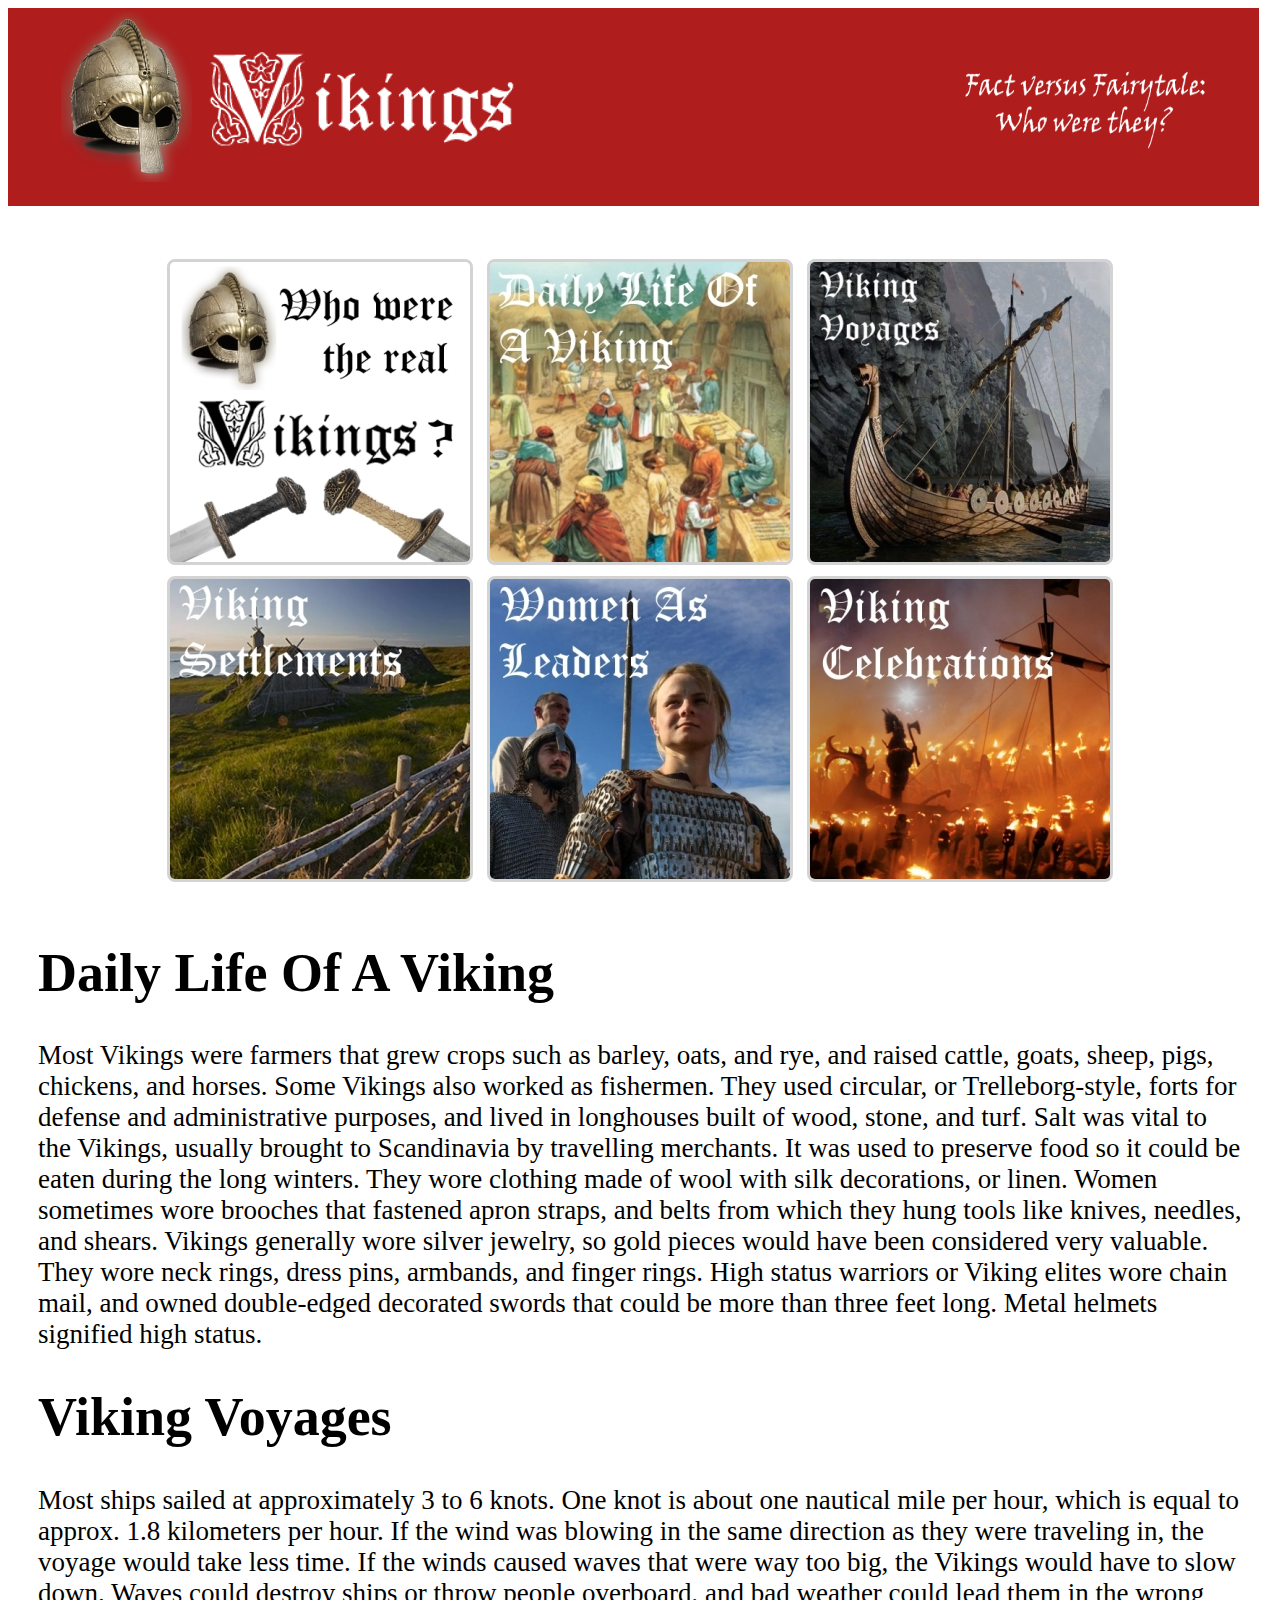
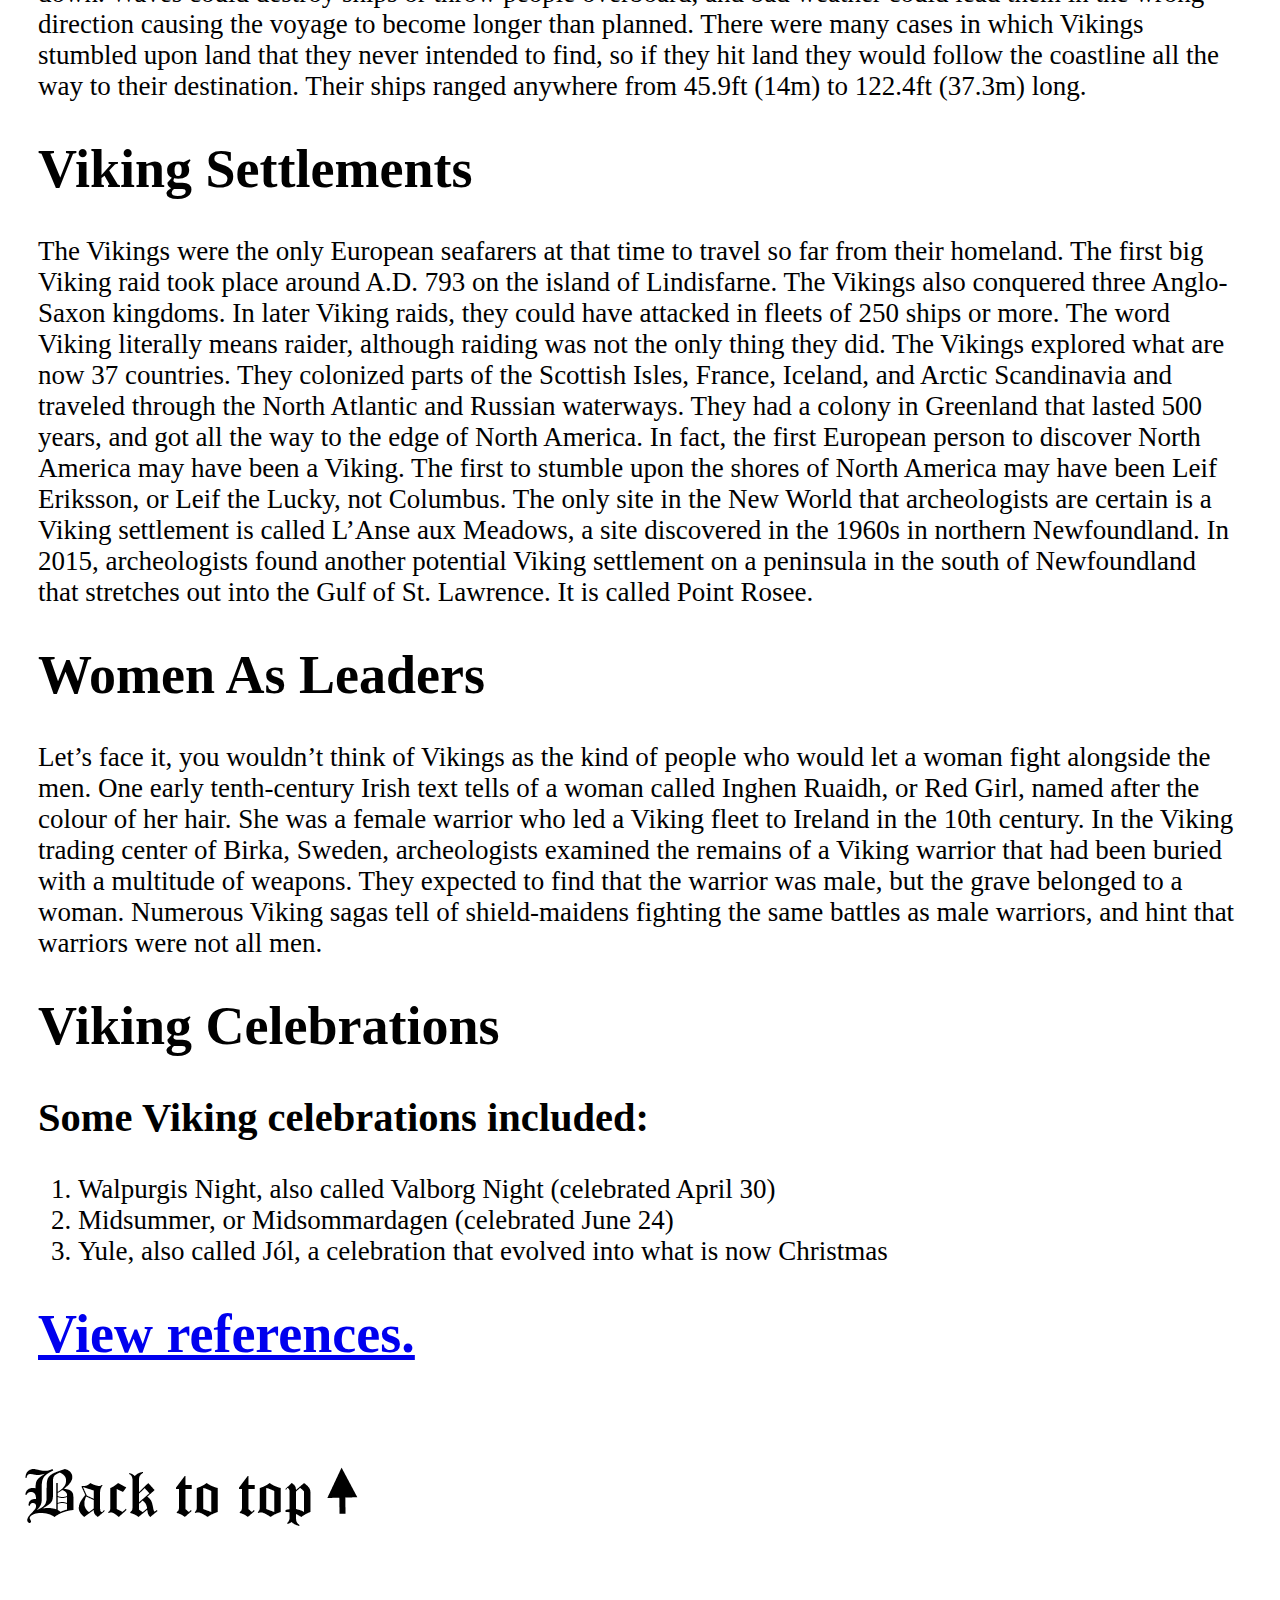
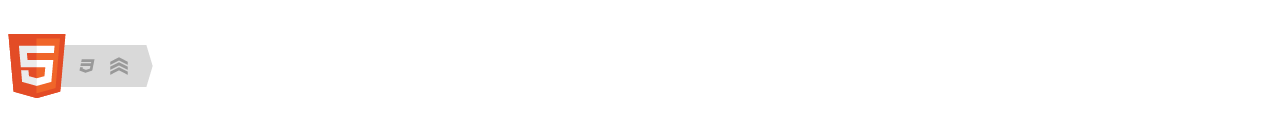
==== commit 8a2d7760: "Update index.html" ====
--- a/index.html
+++ b/index.html
@@ -115,7 +115,7 @@
 		<a href="#header"><img id="jump" alt="back to top" src="vikingimages/backtotop.png" height="85"/></a>
 		<!-- Click on the above to go back to the top of the page. -->
 		<div class="spacer"></div>
-		<a href="https://tinatey.github.io/home/">
+		<a href="https://validator.w3.org/nu/?doc=https%3A%2F%2Ftinatey.github.io%2Fhome%2F">
 		<img src="vikingimages/validator.png" width="165" height="64" alt="HTML5 with CSS3 and Semantics"></a>
 
 	</body>
